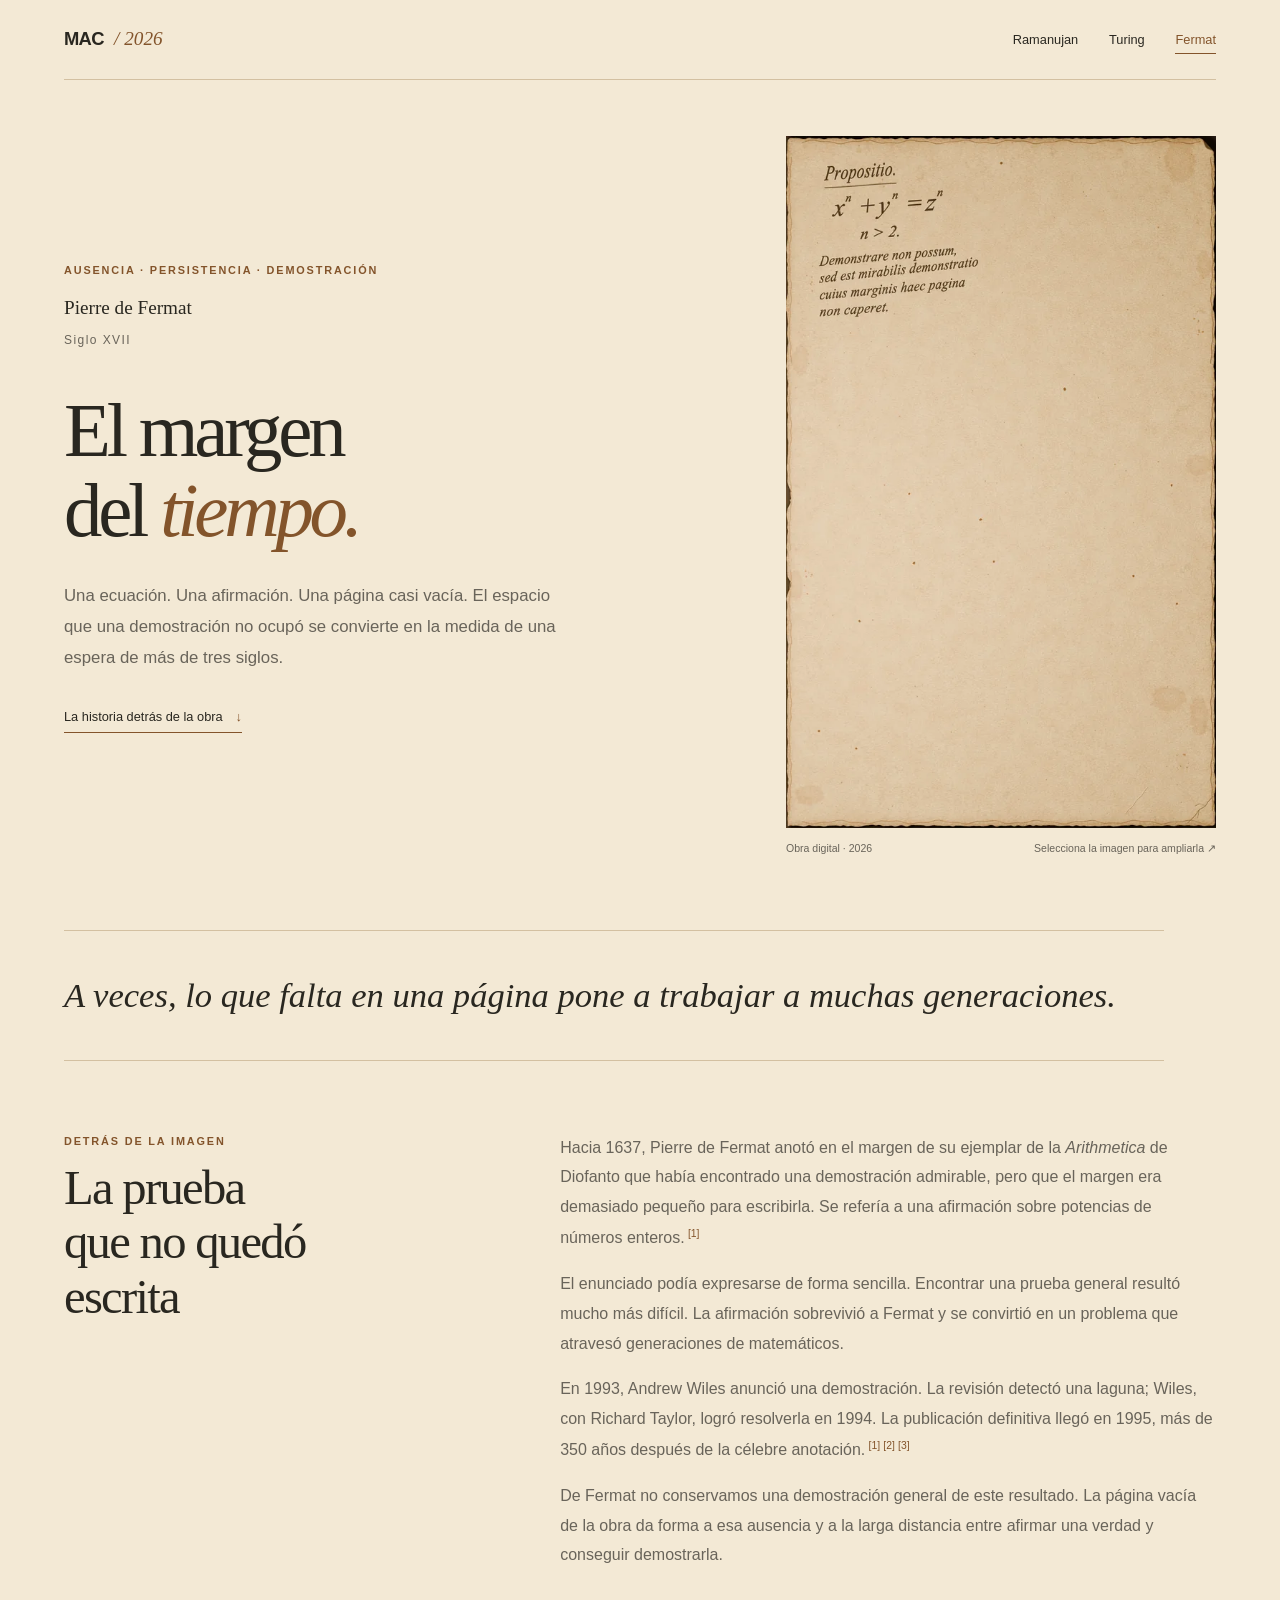
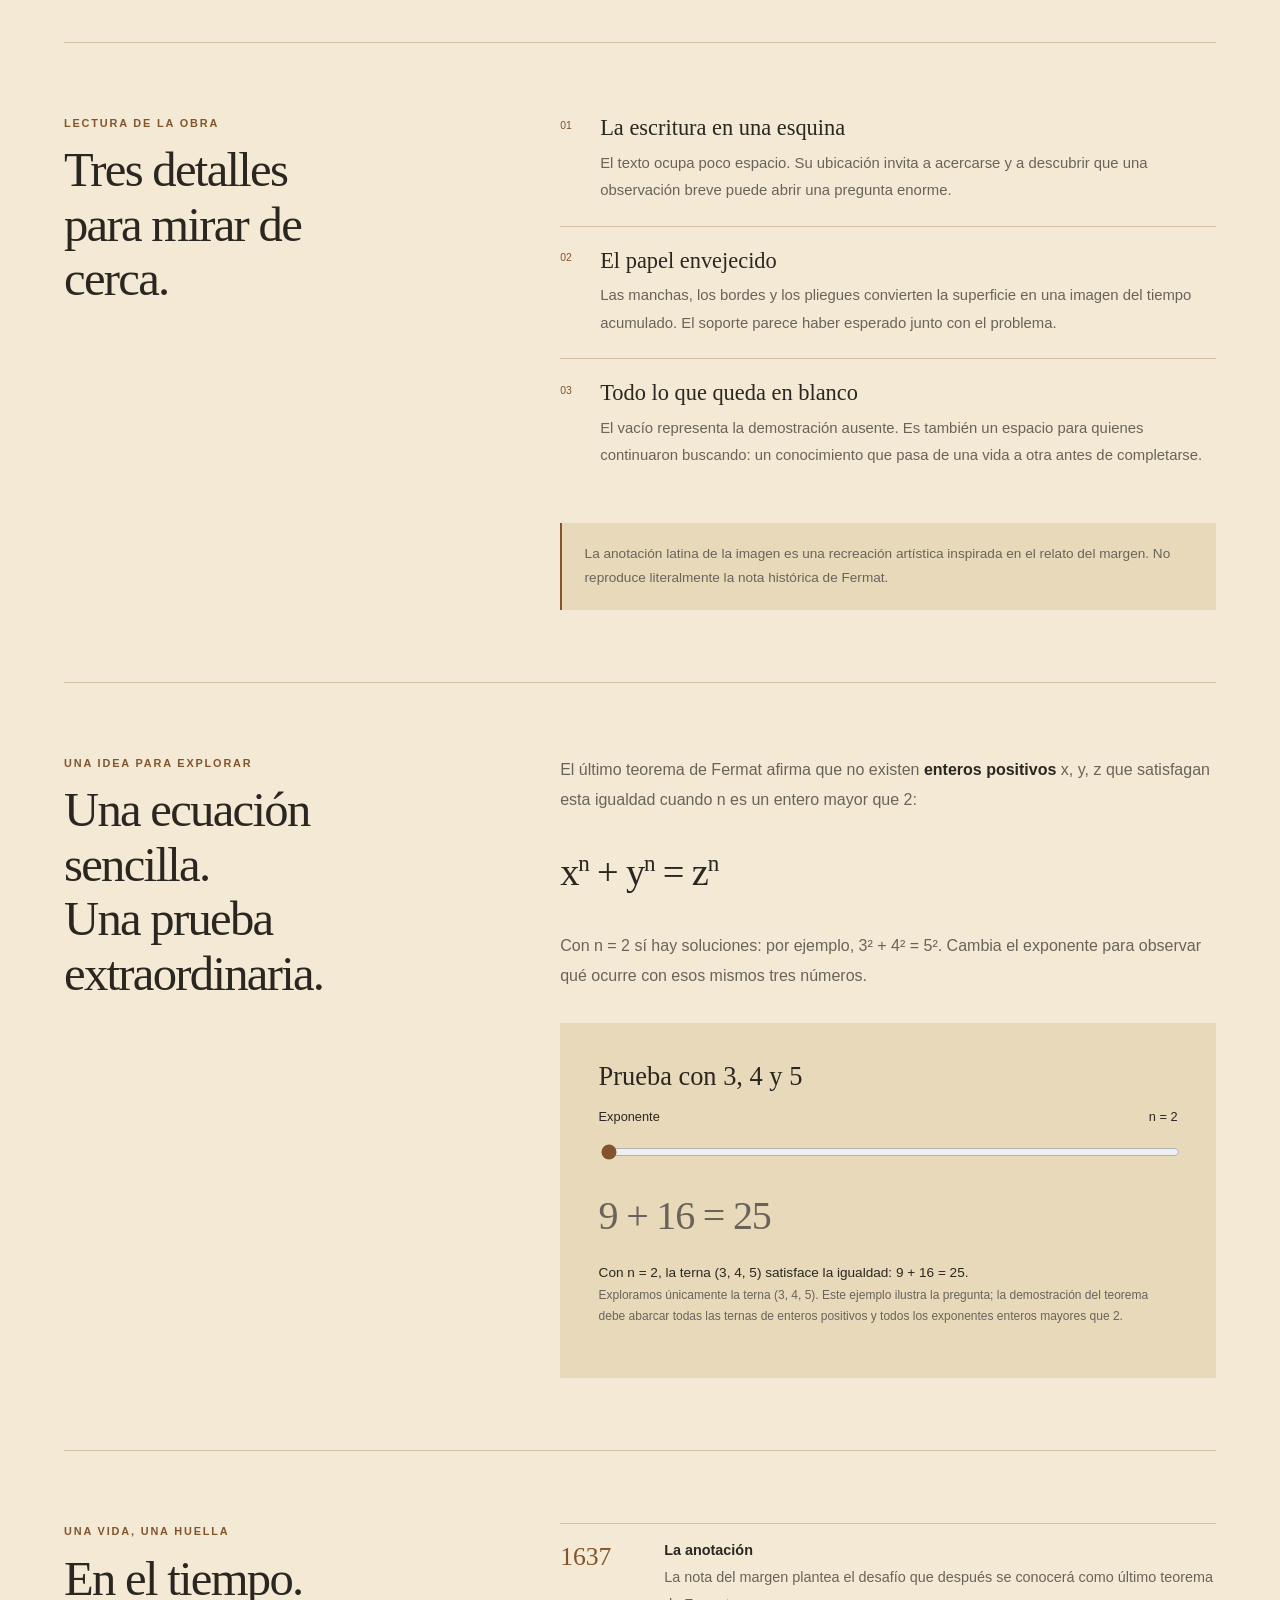
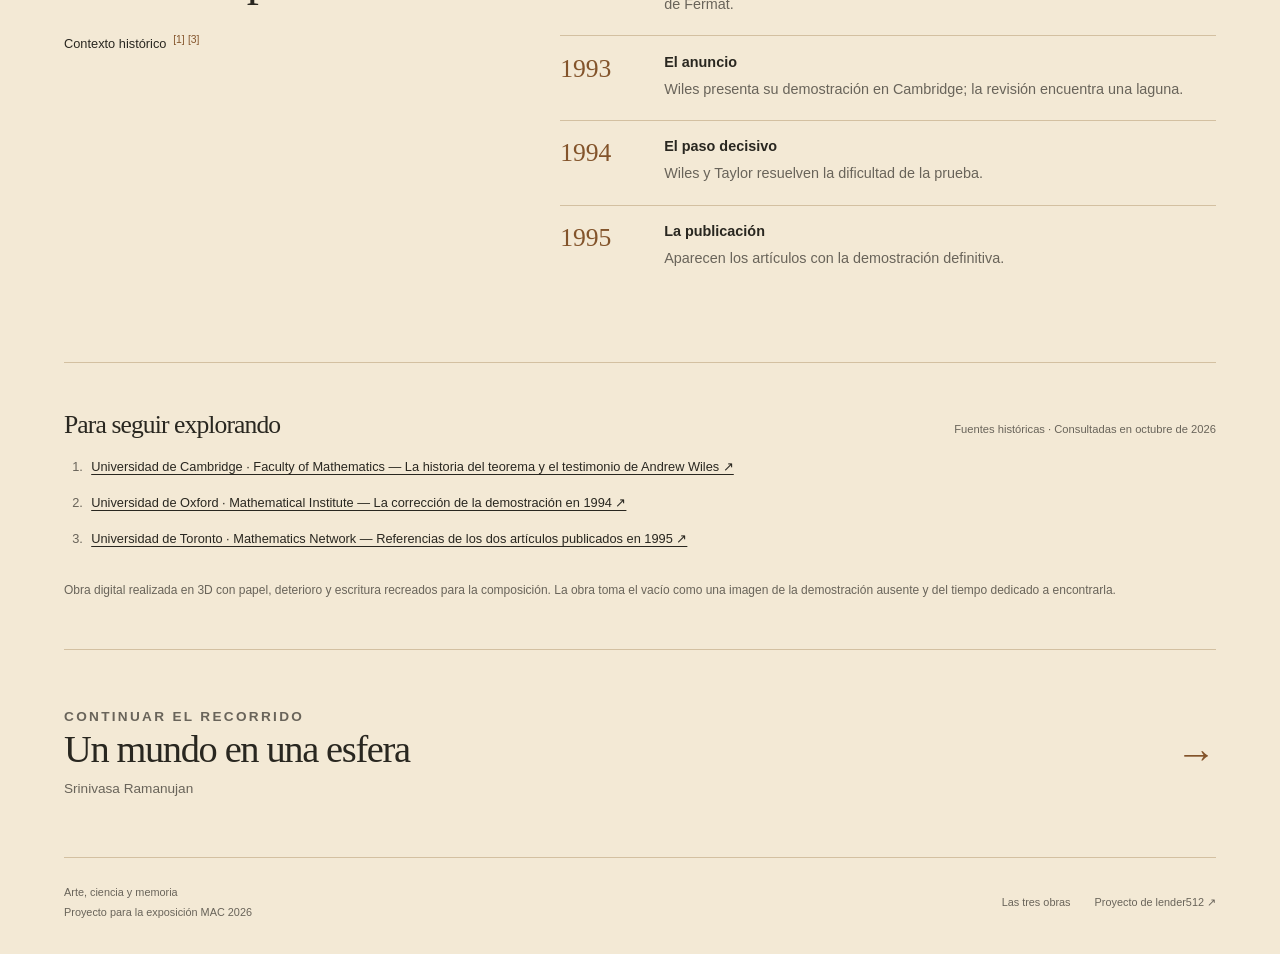
==== fermat/index.html @ 4e104d6e "Publica tres obras de MAC 2026 con contexto histórico y fuentes" ====
<!doctype html>
<html lang="es"><head>
<meta charset="utf-8"><meta name="viewport" content="width=device-width, initial-scale=1">
<title>Pierre de Fermat — El margen del tiempo · MAC 2026</title>
<meta name="description" content="Una ecuación. Una afirmación. Una página casi vacía. El espacio que una demostración no ocupó se convierte en la medida de una espera de más de tres siglos.">
<meta name="theme-color" content="#f2eee5">
<link rel="canonical" href="https://lender512.github.io/mac-2026-obras/fermat/">
<meta property="og:type" content="article">
<meta property="og:title" content="Pierre de Fermat — El margen del tiempo · MAC 2026">
<meta property="og:description" content="Una ecuación. Una afirmación. Una página casi vacía. El espacio que una demostración no ocupó se convierte en la medida de una espera de más de tres siglos.">
<meta property="og:url" content="https://lender512.github.io/mac-2026-obras/fermat/">
<meta property="og:locale" content="es_PE">
<meta property="og:image" content="https://lender512.github.io/mac-2026-obras/assets/images/fermat.webp">
<meta property="og:image:alt" content="Obra digital de la exposición MAC 2026">
<meta name="twitter:card" content="summary_large_image">
<link rel="icon" type="image/svg+xml" href="../assets/favicon.svg">
<link rel="stylesheet" href="../assets/site.css">
<script src="../assets/site.js" defer></script>
</head><body data-theme="fermat"><a class="skip" href="#contenido">Saltar al contenido</a>
<div class="shell"><header class="site-header"><a class="brand" href="../" aria-label="MAC 2026, inicio"><strong>MAC</strong><span>/ 2026</span></a><nav class="site-nav" aria-label="Las tres obras"><a href="../ramanujan/">Ramanujan</a><a href="../turing/">Turing</a><a href="../fermat/" aria-current="page">Fermat</a></nav></header></div><main id="contenido" class="shell"><section class="hero" aria-labelledby="titulo"><div class="hero-copy"><p class="eyebrow">Ausencia · Persistencia · Demostración</p><p class="person">Pierre de Fermat</p><p class="life-dates">Siglo XVII</p><h1 id="titulo">El margen<br>del <em>tiempo.</em></h1><p class="lede">Una ecuación. Una afirmación. Una página casi vacía. El espacio que una demostración no ocupó se convierte en la medida de una espera de más de tres siglos.</p><a class="text-link" href="#historia">La historia detrás de la obra <span aria-hidden="true">↓</span></a></div>
    <figure class="hero-art"><a class="artwork-link" href="../assets/images/fermat.webp" data-artwork aria-label="Ampliar la obra: El margen del tiempo"><img src="../assets/images/fermat.webp" srcset="../assets/images/fermat-600.webp 600w, ../assets/images/fermat.webp 1600w" sizes="(max-width: 640px) calc(100vw - 40px), (max-width: 900px) 43vw, 430px" width="1600" height="2574" fetchpriority="high" alt="Una hoja de papel envejecido con una ecuación y una anotación en latín en la esquina superior izquierda; casi toda la página permanece vacía."></a><figcaption><span>Obra digital · 2026</span><span>Selecciona la imagen para ampliarla ↗</span></figcaption></figure></section>
    <p class="quote-band">A veces, lo que falta en una página pone a trabajar a muchas generaciones.</p>
    <section class="reading-section" id="historia" aria-labelledby="historia-titulo"><div class="section-title"><p class="eyebrow">Detrás de la imagen</p><h2 id="historia-titulo">La prueba<br>que no quedó escrita</h2></div><div class="prose"><p>Hacia 1637, Pierre de Fermat anotó en el margen de su ejemplar de la <em>Arithmetica</em> de Diofanto que había encontrado una demostración admirable, pero que el margen era demasiado pequeño para escribirla. Se refería a una afirmación sobre potencias de números enteros.<sup><a class="source-ref" href="#fuente-1" aria-label="Consultar fuente 1">[1]</a></sup></p>
        <p>El enunciado podía expresarse de forma sencilla. Encontrar una prueba general resultó mucho más difícil. La afirmación sobrevivió a Fermat y se convirtió en un problema que atravesó generaciones de matemáticos.</p>
        <p>En 1993, Andrew Wiles anunció una demostración. La revisión detectó una laguna; Wiles, con Richard Taylor, logró resolverla en 1994. La publicación definitiva llegó en 1995, más de 350 años después de la célebre anotación.<sup><a class="source-ref" href="#fuente-1" aria-label="Consultar fuente 1">[1]</a></sup><sup><a class="source-ref" href="#fuente-2" aria-label="Consultar fuente 2">[2]</a></sup><sup><a class="source-ref" href="#fuente-3" aria-label="Consultar fuente 3">[3]</a></sup></p>
        <p>De Fermat no conservamos una demostración general de este resultado. La página vacía de la obra da forma a esa ausencia y a la larga distancia entre afirmar una verdad y conseguir demostrarla.</p></div></section>
    <section class="reading-section" aria-labelledby="simbolos-titulo"><div class="section-title"><p class="eyebrow">Lectura de la obra</p><h2 id="simbolos-titulo">Tres detalles<br>para mirar de cerca.</h2></div><div class="prose"><ol class="detail-list"><li><h3>La escritura en una esquina</h3><p>El texto ocupa poco espacio. Su ubicación invita a acercarse y a descubrir que una observación breve puede abrir una pregunta enorme.</p></li><li><h3>El papel envejecido</h3><p>Las manchas, los bordes y los pliegues convierten la superficie en una imagen del tiempo acumulado. El soporte parece haber esperado junto con el problema.</p></li><li><h3>Todo lo que queda en blanco</h3><p>El vacío representa la demostración ausente. Es también un espacio para quienes continuaron buscando: un conocimiento que pasa de una vida a otra antes de completarse.</p></li></ol><p class="aside-note">La anotación latina de la imagen es una recreación artística inspirada en el relato del margen. No reproduce literalmente la nota histórica de Fermat.</p></div></section><section class="reading-section" aria-labelledby="teorema-titulo">
          <div class="section-title"><p class="eyebrow">Una idea para explorar</p><h2 id="teorema-titulo">Una ecuación sencilla.<br>Una prueba extraordinaria.</h2></div>
          <div class="prose"><p>El último teorema de Fermat afirma que no existen <strong>enteros positivos</strong> x, y, z que satisfagan esta igualdad cuando n es un entero mayor que 2:</p>
          <div class="equation" aria-label="x elevado a n más y elevado a n es igual a z elevado a n">x<sup>n</sup> + y<sup>n</sup> = z<sup>n</sup></div>
          <p>Con n = 2 sí hay soluciones: por ejemplo, 3² + 4² = 5². Cambia el exponente para observar qué ocurre con esos mismos tres números.</p>
          <div class="experiment" data-experiment><h3>Prueba con 3, 4 y 5</h3>
            <label for="exponente"><span>Exponente</span><span data-exponent>n = 2</span></label>
            <input id="exponente" type="range" min="2" max="8" step="1" value="2" aria-describedby="experimento-nota">
            <div aria-live="polite" aria-atomic="true"><p class="equation" data-result>9 + 16 = 25</p><p data-result-note>Con n = 2, la terna (3, 4, 5) satisface la igualdad: 9 + 16 = 25.</p></div>
            <p class="experiment-note" id="experimento-nota">Exploramos únicamente la terna (3, 4, 5). Este ejemplo ilustra la pregunta; la demostración del teorema debe abarcar todas las ternas de enteros positivos y todos los exponentes enteros mayores que 2.</p>
            <noscript><p>Activa JavaScript para mover el exponente. El ejemplo inicial muestra 3² + 4² = 5².</p></noscript>
          </div></div></section><section class="reading-section" aria-labelledby="tiempo-titulo"><div class="section-title"><p class="eyebrow">Una vida, una huella</p><h2 id="tiempo-titulo">En el tiempo.</h2><p class="small-link">Contexto histórico <sup><a class="source-ref" href="#fuente-1" aria-label="Consultar fuente 1">[1]</a></sup><sup><a class="source-ref" href="#fuente-3" aria-label="Consultar fuente 3">[3]</a></sup></p></div><ol class="timeline prose"><li><time datetime="1637">1637</time><div><h3>La anotación</h3><p>La nota del margen plantea el desafío que después se conocerá como último teorema de Fermat.</p></div></li><li><time datetime="1993">1993</time><div><h3>El anuncio</h3><p>Wiles presenta su demostración en Cambridge; la revisión encuentra una laguna.</p></div></li><li><time datetime="1994">1994</time><div><h3>El paso decisivo</h3><p>Wiles y Taylor resuelven la dificultad de la prueba.</p></div></li><li><time datetime="1995">1995</time><div><h3>La publicación</h3><p>Aparecen los artículos con la demostración definitiva.</p></div></li></ol></section><section class="sources" aria-labelledby="fuentes-titulo"><div class="sources-heading"><h2 id="fuentes-titulo">Para seguir explorando</h2><p>Fuentes históricas · Consultadas en octubre de 2026</p></div><ol><li id="fuente-1"><a href="https://www.maths.cam.ac.uk/features/fermats-last-theorem-history-new-mathematics">Universidad de Cambridge · Faculty of Mathematics — La historia del teorema y el testimonio de Andrew Wiles ↗</a></li><li id="fuente-2"><a href="https://www.maths.ox.ac.uk/node/12982">Universidad de Oxford · Mathematical Institute — La corrección de la demostración en 1994 ↗</a></li><li id="fuente-3"><a href="https://www.math.toronto.edu/mathnet/plain/questionCorner/fermatstatus.html">Universidad de Toronto · Mathematics Network — Referencias de los dos artículos publicados en 1995 ↗</a></li></ol><p class="credit">Obra digital realizada en 3D con papel, deterioro y escritura recreados para la composición. La obra toma el vacío como una imagen de la demostración ausente y del tiempo dedicado a encontrarla.</p></section>
    <a class="next-piece" href="../ramanujan/"><div><p class="eyebrow">Continuar el recorrido</p><h2>Un mundo en una esfera</h2><p>Srinivasa Ramanujan</p></div><span class="arrow" aria-hidden="true">→</span></a></main>
    <dialog class="art-dialog" aria-labelledby="obra-ampliada"><button type="button" aria-label="Cerrar imagen ampliada">Cerrar ×</button><img src="../assets/images/fermat.webp" alt="Una hoja de papel envejecido con una ecuación y una anotación en latín en la esquina superior izquierda; casi toda la página permanece vacía." loading="lazy" width="1600" height="2574"><p id="obra-ampliada">El margen del tiempo · Pierre de Fermat</p></dialog><div class="shell"><footer class="site-footer"><span>Arte, ciencia y memoria<br>Proyecto para la exposición MAC 2026</span><div class="footer-links"><a href="../">Las tres obras</a><a href="https://github.com/lender512/mac-2026-obras">Proyecto de lender512 ↗</a></div></footer></div></body></html>
---- assets/site.css ----
@charset "UTF-8";

:root {
  color-scheme: light;
  --paper: #f2eee5;
  --ink: #292720;
  --muted: #69645a;
  --line: #d4cdbf;
  --accent: #826027;
  --surface: #e7dfd0;
  --serif: Georgia, "Times New Roman", serif;
  --sans: -apple-system, BlinkMacSystemFont, "Segoe UI", sans-serif;
}

* { box-sizing: border-box; }
html { scroll-behavior: smooth; scroll-padding-top: 2rem; }
body { margin: 0; background: var(--paper); color: var(--ink); font-family: var(--sans); -webkit-font-smoothing: antialiased; }
body[data-theme="turing"] { color-scheme: dark; --paper: #111313; --ink: #f1eee5; --muted: #b3b3a8; --line: #3b3e3a; --accent: #eea38b; --surface: #1c201e; }
body[data-theme="fermat"] { --paper: #f3e9d5; --surface: #e8d9ba; --accent: #83542b; --line: #d3c0a1; }
a { color: inherit; text-underline-offset: .25em; }
a:hover { color: var(--accent); }
a, button, input, summary { -webkit-tap-highlight-color: transparent; }
:focus-visible { outline: 3px solid var(--accent); outline-offset: 5px; }
img { display: block; max-width: 100%; height: auto; }
button, input { font: inherit; }
button { cursor: pointer; }
::selection { background: var(--accent); color: var(--paper); }
.shell { max-width: 1440px; padding-inline: clamp(1.25rem, 5vw, 5.5rem); margin-inline: auto; }
.skip { position: fixed; top: -10rem; left: 1rem; z-index: 100; padding: .8rem 1.2rem; background: var(--ink); color: var(--paper); }
.skip:focus { top: 1rem; }
.site-header { display: flex; justify-content: space-between; align-items: center; gap: 2rem; padding-block: 1.6rem; border-bottom: 1px solid var(--line); }
.brand { text-decoration: none; display: flex; align-items: baseline; gap: .65rem; white-space: nowrap; }
.brand strong { font-size: 1.15rem; letter-spacing: -.04em; }
.brand span { font-family: var(--serif); font-size: 1.2rem; font-style: italic; color: var(--accent); }
.site-nav { display: flex; gap: clamp(.9rem, 2.4vw, 2.4rem); flex-wrap: wrap; }
.site-nav a { font-size: .8rem; text-decoration: none; padding-block: .4rem; }
.site-nav a[aria-current="page"] { box-shadow: 0 1px 0 var(--accent); color: var(--accent); }
.eyebrow { font-size: .68rem; font-weight: 600; letter-spacing: .17em; text-transform: uppercase; color: var(--accent); line-height: 1.6; }
h1, h2, h3, p { margin-top: 0; }
h1, h2, h3 { font-family: var(--serif); font-weight: 400; }
h1 { font-size: clamp(3.3rem, 6vw, 6.4rem); line-height: 1.04; letter-spacing: -.055em; text-wrap: balance; margin-bottom: 1.8rem; }
h1 em { font-weight: 400; color: var(--accent); }
h2 { font-size: clamp(2rem, 3.8vw, 3.4rem); line-height: 1.12; letter-spacing: -.035em; text-wrap: balance; margin-bottom: 1.5rem; }
h3 { font-size: 1.65rem; line-height: 1.2; }
p { font-size: 1rem; line-height: 1.85; }
.home-intro { padding-top: clamp(3rem, 8vw, 7rem); padding-bottom: 3.5rem; display: grid; grid-template-columns: 1.7fr 1fr; gap: 5rem; align-items: end; }
.home-intro h1 { max-width: 850px; margin-bottom: 0; }
.home-intro .intro-note { max-width: 340px; padding-bottom: .3rem; color: var(--muted); }
.intro-note p { font-size: .95rem; }
.small-link { font-size: .8rem; }
.gallery-heading { display: flex; justify-content: space-between; align-items: center; gap: 1rem; border-top: 1px solid var(--line); padding-block: 1rem; }
.gallery-heading p { margin: 0; font-size: .7rem; color: var(--muted); }
.gallery { display: grid; grid-template-columns: repeat(3, minmax(0, 1fr)); gap: clamp(1rem, 3vw, 3rem); }
.gallery-piece { padding-bottom: 2.5rem; text-decoration: none; }
.gallery-image { overflow: hidden; background: var(--surface); aspect-ratio: 6791 / 10925; }
.gallery-image img { width: 100%; height: 100%; object-fit: contain; transition: transform .65s ease; }
.gallery-piece:hover img { transform: scale(1.025); }
.gallery-meta { display: flex; justify-content: space-between; align-items: center; margin-block: 1.2rem .6rem; }
.gallery-meta .arrow { font-size: 1.35rem; color: var(--accent); }
.gallery-piece h2 { font-size: clamp(1.5rem, 2vw, 2.05rem); margin-bottom: .5rem; }
.gallery-piece .artist { font-size: .85rem; color: var(--muted); margin-bottom: 0; }
.home-ending { display: grid; grid-template-columns: 1fr 1fr; gap: 4rem; padding-block: 4rem; border-top: 1px solid var(--line); margin-top: 2rem; }
.home-ending p { color: var(--muted); max-width: 560px; }
.hero { display: grid; grid-template-columns: 1fr .92fr; align-items: center; gap: clamp(2rem, 6vw, 6.5rem); padding-block: 3.5rem 4.5rem; }
.hero-copy { padding-block: 1rem; }
.person { font-size: clamp(1rem, 1.5vw, 1.25rem); font-family: var(--serif); margin-bottom: .25rem; }
.life-dates { font-size: .75rem; color: var(--muted); margin-bottom: 2.5rem; letter-spacing: .12em; }
.lede { color: var(--muted); font-size: 1.05rem; max-width: 500px; margin-bottom: 2.1rem; }
.text-link { display: inline-flex; align-items: center; gap: .8rem; font-size: .8rem; text-decoration: none; border-bottom: 1px solid var(--accent); padding-bottom: .5rem; }
.text-link span { color: var(--accent); }
.hero-art { margin: 0; justify-self: end; width: 100%; max-width: 430px; }
.artwork-link { display: block; background: #11100c; cursor: zoom-in; }
.artwork-link img { width: 100%; }
figcaption { display: flex; justify-content: space-between; gap: 1rem; padding-top: .8rem; color: var(--muted); font-size: .66rem; line-height: 1.7; }
.quote-band { margin: 0; padding-block: 2.5rem; border-top: 1px solid var(--line); border-bottom: 1px solid var(--line); font-family: var(--serif); font-size: clamp(1.55rem, 2.7vw, 2.5rem); font-style: italic; line-height: 1.4; max-width: 1100px; }
.reading-section { display: grid; grid-template-columns: .62fr 1fr; gap: clamp(2rem, 7vw, 8rem); padding-block: 4.5rem; border-bottom: 1px solid var(--line); }
.section-title { max-width: 350px; }
.prose { max-width: 680px; }
.prose p:last-child { margin-bottom: 0; }
.prose p { color: var(--muted); }
.prose strong { color: var(--ink); font-weight: 600; }
.source-ref { font-size: .65rem; margin-left: .2rem; color: var(--accent); text-decoration: none; }
.detail-list { padding: 0; margin: 0; list-style: none; counter-reset: detail; }
.detail-list li { padding-block: 1.3rem; border-top: 1px solid var(--line); position: relative; padding-left: 2.5rem; counter-increment: detail; }
.detail-list li:first-child { padding-top: 0; border-top: 0; }
.detail-list li::before { content: "0" counter(detail); font-size: .65rem; position: absolute; left: 0; top: 1.6rem; color: var(--accent); }
.detail-list li:first-child::before { top: .3rem; }
.detail-list h3 { font-size: 1.4rem; margin-bottom: .5rem; }
.detail-list p { font-size: .93rem; line-height: 1.85; }
.aside-note { font-size: .85rem !important; line-height: 1.8; padding: 1.2rem 1.4rem; border-left: 2px solid var(--accent); background: var(--surface); margin-top: 2rem; }
.timeline { padding: 0; margin: 0; list-style: none; }
.timeline li { display: grid; grid-template-columns: 80px 1fr; gap: 1.5rem; border-top: 1px solid var(--line); padding-block: 1.1rem; }
.timeline time { font-family: var(--serif); font-size: 1.6rem; color: var(--accent); }
.timeline p { font-size: .9rem; margin-bottom: 0; }
.timeline h3 { font-family: var(--sans); font-size: .9rem; font-weight: 600; margin-bottom: .3rem; }
.sources { padding-block: 3rem; border-bottom: 1px solid var(--line); }
.sources-heading { display: flex; justify-content: space-between; align-items: baseline; gap: 1rem; margin-bottom: 1rem; }
.sources-heading h2 { font-size: 1.6rem; margin-bottom: 0; }
.sources-heading p { font-size: .7rem; color: var(--muted); margin-bottom: 0; }
.sources ol { padding-left: 1.4rem; margin-bottom: 0; display: grid; gap: .8rem; }
.sources li { font-size: .8rem; line-height: 1.8; color: var(--muted); padding-left: .3rem; }
.sources a { color: var(--ink); }
.sources .credit { font-size: .75rem; color: var(--muted); margin: 1.8rem 0 0; }
.next-piece { padding-block: 3.5rem; display: flex; justify-content: space-between; gap: 2rem; align-items: center; text-decoration: none; }
.next-piece h2 { font-size: clamp(2rem, 3vw, 3rem); margin-bottom: .3rem; }
.next-piece p { margin: 0; font-size: .85rem; color: var(--muted); }
.next-piece .arrow { font-size: 2.5rem; font-family: var(--serif); color: var(--accent); }
.site-footer { padding-block: 1.6rem 2rem; display: flex; justify-content: space-between; align-items: center; gap: 1.5rem; border-top: 1px solid var(--line); color: var(--muted); font-size: .68rem; line-height: 1.8; }
.site-footer a { text-decoration: none; }
.site-footer .footer-links { display: flex; gap: 1.5rem; }
.equation { font-family: var(--serif); font-size: clamp(1.7rem, 3vw, 2.5rem); line-height: 1.8; color: var(--ink); letter-spacing: -.03em; margin-block: 1.5rem; }
.equation sup { font-size: .6em; }
.experiment { padding: clamp(1.2rem, 3vw, 2.5rem); background: var(--surface); margin-top: 2rem; }
.experiment h3 { margin-bottom: 1rem; }
.experiment label { display: flex; justify-content: space-between; gap: 1rem; font-size: .8rem; }
.experiment input { display: block; width: 100%; margin-block: 1.25rem; accent-color: var(--accent); }
.experiment .equation { font-size: clamp(1.5rem, 3.5vw, 2.5rem); margin-block: .5rem; font-variant-numeric: tabular-nums; }
.experiment .experiment-note { font-size: .75rem; line-height: 1.8; }
.experiment [data-result-note] { font-size: .85rem; color: var(--ink); margin-bottom: .8rem; }
.art-dialog { background: #111; color: #eee; border: 1px solid #555; padding: 3.5rem 1rem 1rem; max-width: min(95vw, 1100px); max-height: 94dvh; }
.art-dialog::backdrop { background: #000d; backdrop-filter: blur(5px); }
.art-dialog img { margin-inline: auto; max-height: calc(94dvh - 8rem); width: auto; object-fit: contain; }
.art-dialog p { margin: 1rem 0 0; font-size: .75rem; text-align: center; }
.art-dialog button { position: absolute; top: .8rem; right: 1rem; border: 1px solid #777; color: #eee; background: #222; padding: .5rem .8rem; font-size: .75rem; }

@media (min-width: 1600px) { .hero-art { max-width: 480px; } }
@media (max-width: 900px) {
  .home-intro { grid-template-columns: 1fr; gap: 1.8rem; padding-top: 3.5rem; }
  .home-intro .intro-note { max-width: 560px; }
  .hero { gap: 2rem; grid-template-columns: 1fr 1fr; }
  .hero h1 { font-size: clamp(2.6rem, 5.7vw, 4.2rem); }
  .reading-section { grid-template-columns: .65fr 1fr; gap: 2rem; }
  .home-ending { gap: 2rem; }
}
@media (max-width: 640px) {
  .site-header { align-items: flex-start; gap: 1rem; flex-wrap: wrap; padding-block: 1rem; }
  .site-nav { width: 100%; justify-content: space-between; gap: .8rem; }
  .site-nav a { font-size: .78rem; }
  .home-intro { padding-block: 2.5rem 2rem; }
  h1 { font-size: 3.35rem; }
  .gallery { grid-template-columns: 1fr; gap: 1rem; }
  .gallery-piece { padding-bottom: 1.5rem; }
  .gallery-piece h2 { font-size: 2rem; }
  .gallery-heading p:last-child { display: none; }
  .home-ending { grid-template-columns: 1fr; gap: .7rem; padding-block: 2.5rem; }
  .hero { grid-template-columns: 1fr; gap: 1.8rem; padding-block: 2.3rem 2.5rem; }
  .hero h1 { font-size: clamp(3rem, 12vw, 4.5rem); }
  .hero-copy { padding: 0; }
  .life-dates { margin-bottom: 1.4rem; }
  .lede { margin-bottom: 1.4rem; }
  .hero-art { max-width: 100%; }
  .quote-band { padding-block: 1.8rem; font-size: 1.6rem; }
  .reading-section { grid-template-columns: 1fr; padding-block: 2.6rem; gap: .5rem; }
  .section-title { max-width: 100%; }
  .section-title h2 { font-size: 2.2rem; margin-bottom: 1.5rem; }
  .timeline li { grid-template-columns: 65px 1fr; gap: 1rem; }
  .sources { padding-block: 2.3rem; }
  .sources-heading { display: block; }
  .sources-heading h2 { margin-bottom: .7rem; }
  .next-piece { padding-block: 2.5rem; }
  .site-footer { align-items: flex-start; flex-direction: column; gap: .7rem; }
}
@media (prefers-reduced-motion: reduce) {
  html { scroll-behavior: auto; }
  *, *::before, *::after { transition: none !important; animation: none !important; }
}
@media print {
  :root, body[data-theme] { --paper: white; --ink: black; --muted: #444; --accent: #444; --line: #aaa; --surface: #eee; }
  .site-header, .text-link, .next-piece, .experiment input, .site-footer, dialog { display: none; }
  .shell { padding: 0; }
  .hero { padding-block: 1rem; grid-template-columns: 1fr 1fr; }
  h1 { font-size: 3rem; }
  .reading-section { display: block; padding-block: 1rem; }
  .hero-art { max-width: 220px; }
  .sources a { overflow-wrap: anywhere; }
}
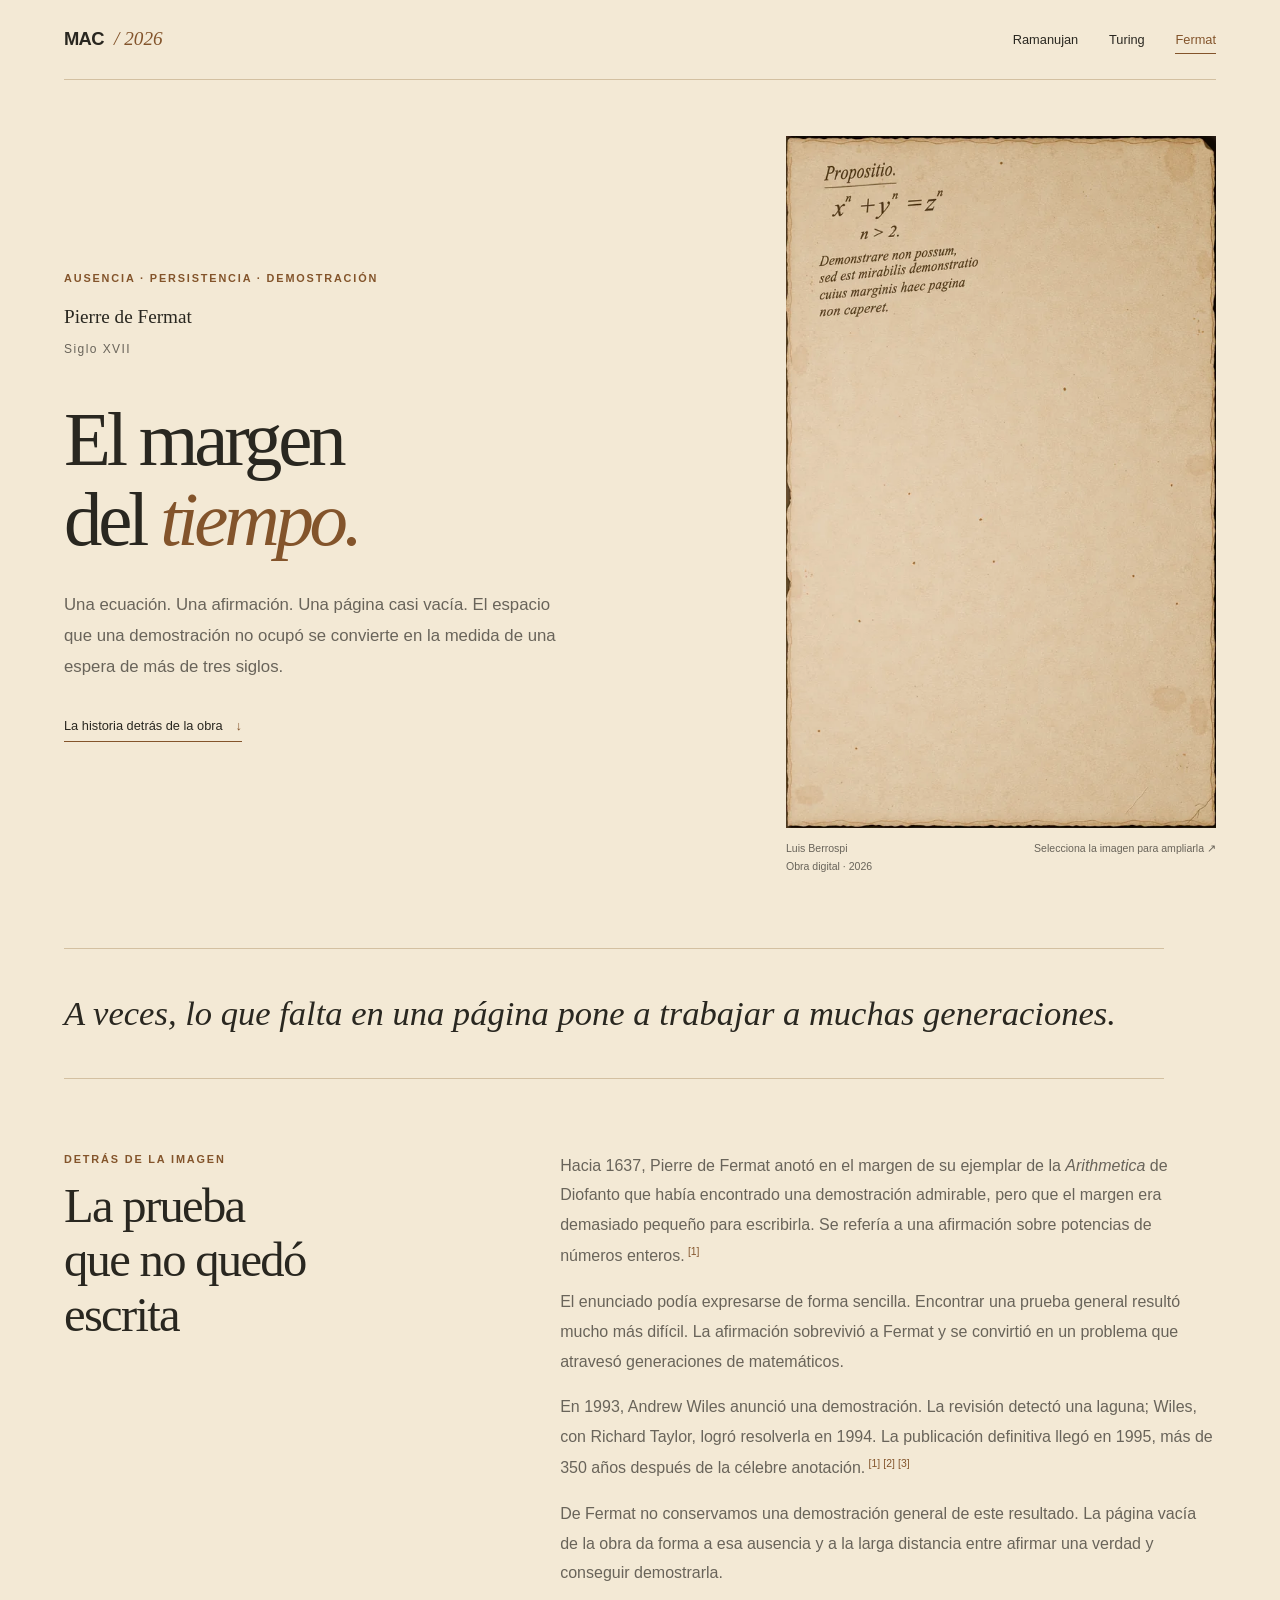
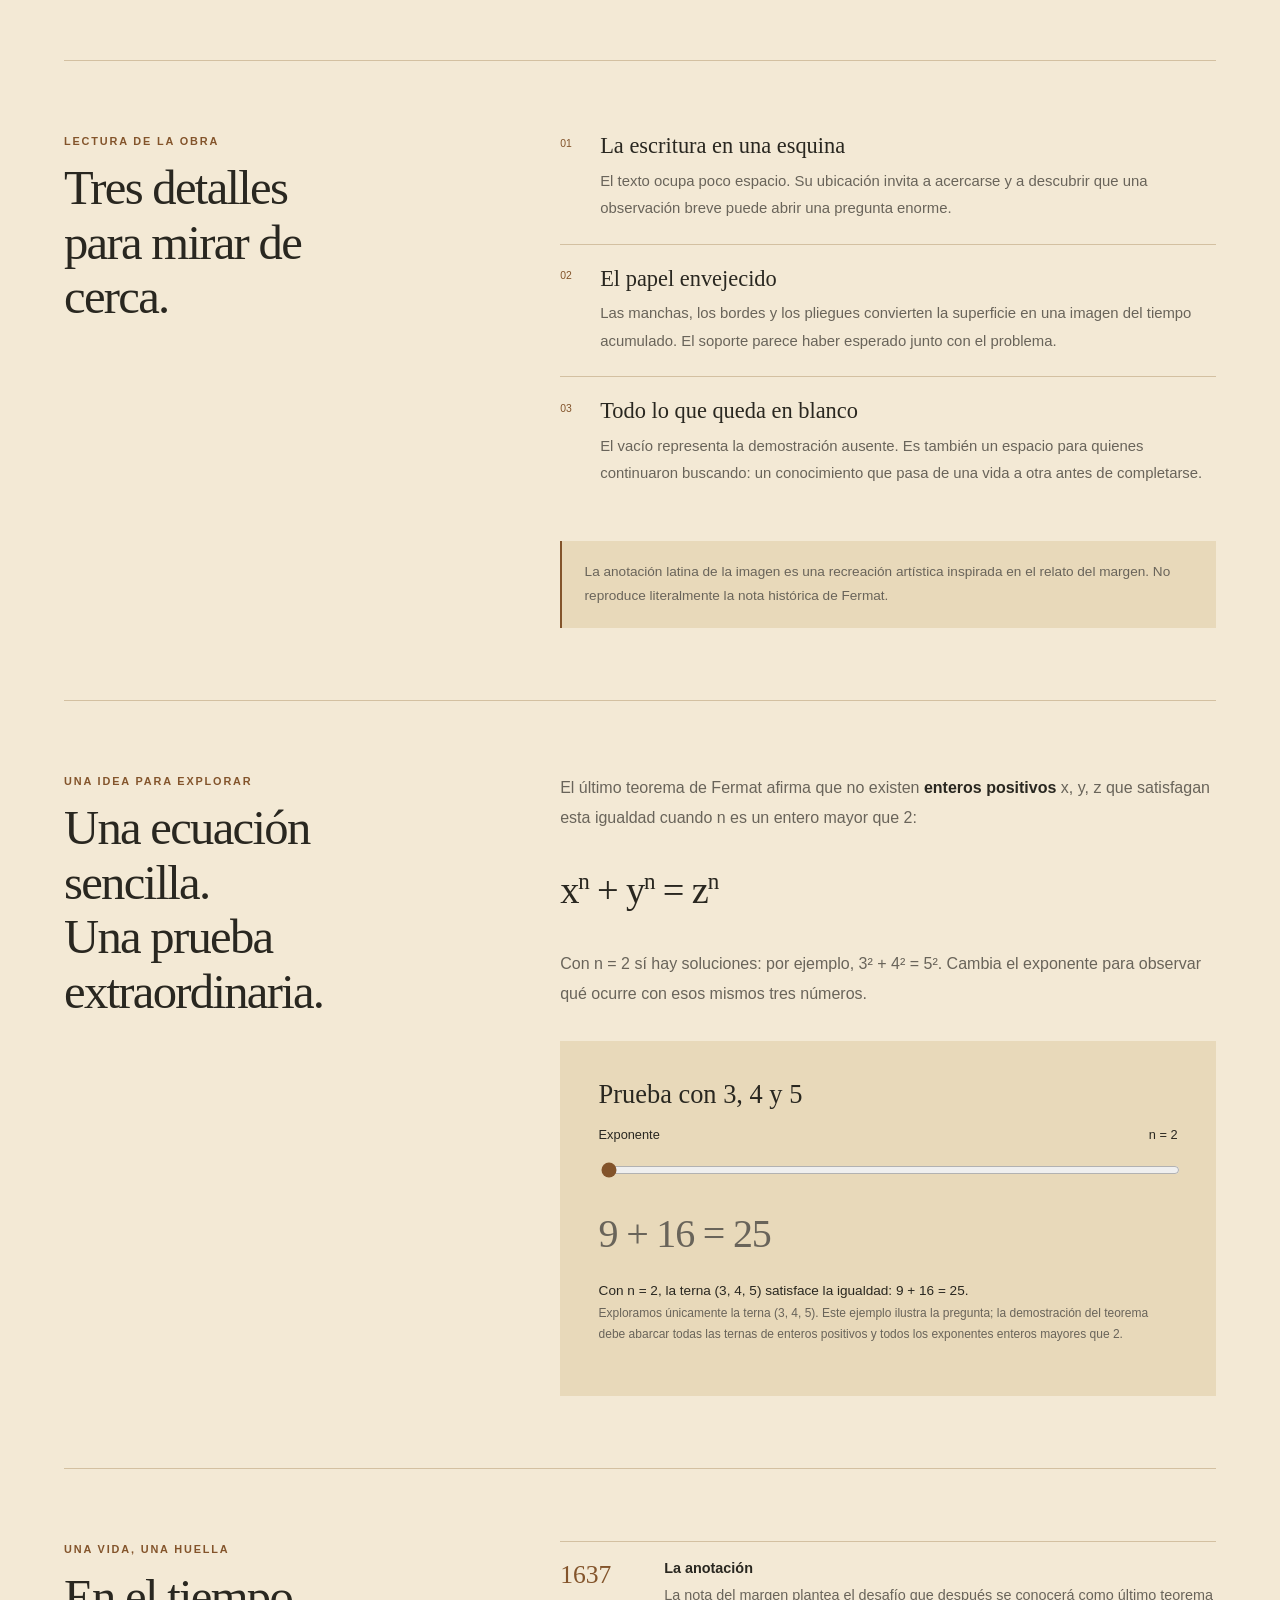
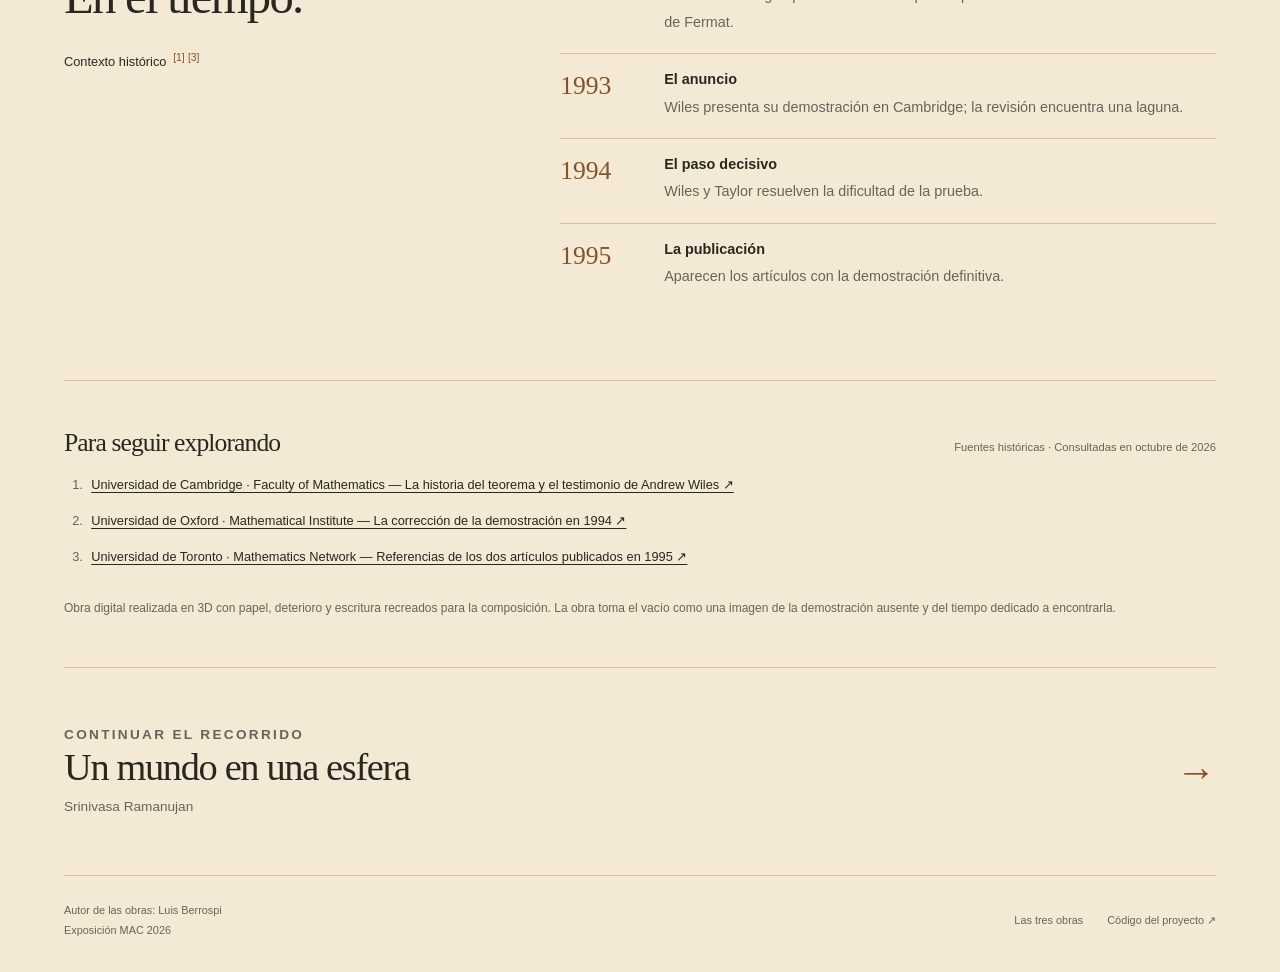
==== commit e72bfb17: "Acredita a Luis Berrospi como autor de las tres obras" ====
--- a/fermat/index.html
+++ b/fermat/index.html
@@ -1,6 +1,7 @@
 <!doctype html>
 <html lang="es"><head>
 <meta charset="utf-8"><meta name="viewport" content="width=device-width, initial-scale=1">
+<meta name="author" content="Luis Berrospi">
 <title>Pierre de Fermat — El margen del tiempo · MAC 2026</title>
 <meta name="description" content="Una ecuación. Una afirmación. Una página casi vacía. El espacio que una demostración no ocupó se convierte en la medida de una espera de más de tres siglos.">
 <meta name="theme-color" content="#f2eee5">
@@ -18,7 +19,7 @@
 <script src="../assets/site.js" defer></script>
 </head><body data-theme="fermat"><a class="skip" href="#contenido">Saltar al contenido</a>
 <div class="shell"><header class="site-header"><a class="brand" href="../" aria-label="MAC 2026, inicio"><strong>MAC</strong><span>/ 2026</span></a><nav class="site-nav" aria-label="Las tres obras"><a href="../ramanujan/">Ramanujan</a><a href="../turing/">Turing</a><a href="../fermat/" aria-current="page">Fermat</a></nav></header></div><main id="contenido" class="shell"><section class="hero" aria-labelledby="titulo"><div class="hero-copy"><p class="eyebrow">Ausencia · Persistencia · Demostración</p><p class="person">Pierre de Fermat</p><p class="life-dates">Siglo XVII</p><h1 id="titulo">El margen<br>del <em>tiempo.</em></h1><p class="lede">Una ecuación. Una afirmación. Una página casi vacía. El espacio que una demostración no ocupó se convierte en la medida de una espera de más de tres siglos.</p><a class="text-link" href="#historia">La historia detrás de la obra <span aria-hidden="true">↓</span></a></div>
-    <figure class="hero-art"><a class="artwork-link" href="../assets/images/fermat.webp" data-artwork aria-label="Ampliar la obra: El margen del tiempo"><img src="../assets/images/fermat.webp" srcset="../assets/images/fermat-600.webp 600w, ../assets/images/fermat.webp 1600w" sizes="(max-width: 640px) calc(100vw - 40px), (max-width: 900px) 43vw, 430px" width="1600" height="2574" fetchpriority="high" alt="Una hoja de papel envejecido con una ecuación y una anotación en latín en la esquina superior izquierda; casi toda la página permanece vacía."></a><figcaption><span>Obra digital · 2026</span><span>Selecciona la imagen para ampliarla ↗</span></figcaption></figure></section>
+    <figure class="hero-art"><a class="artwork-link" href="../assets/images/fermat.webp" data-artwork aria-label="Ampliar la obra: El margen del tiempo"><img src="../assets/images/fermat.webp" srcset="../assets/images/fermat-600.webp 600w, ../assets/images/fermat.webp 1600w" sizes="(max-width: 640px) calc(100vw - 40px), (max-width: 900px) 43vw, 430px" width="1600" height="2574" fetchpriority="high" alt="Una hoja de papel envejecido con una ecuación y una anotación en latín en la esquina superior izquierda; casi toda la página permanece vacía."></a><figcaption><span>Luis Berrospi<br>Obra digital · 2026</span><span>Selecciona la imagen para ampliarla ↗</span></figcaption></figure></section>
     <p class="quote-band">A veces, lo que falta en una página pone a trabajar a muchas generaciones.</p>
     <section class="reading-section" id="historia" aria-labelledby="historia-titulo"><div class="section-title"><p class="eyebrow">Detrás de la imagen</p><h2 id="historia-titulo">La prueba<br>que no quedó escrita</h2></div><div class="prose"><p>Hacia 1637, Pierre de Fermat anotó en el margen de su ejemplar de la <em>Arithmetica</em> de Diofanto que había encontrado una demostración admirable, pero que el margen era demasiado pequeño para escribirla. Se refería a una afirmación sobre potencias de números enteros.<sup><a class="source-ref" href="#fuente-1" aria-label="Consultar fuente 1">[1]</a></sup></p>
         <p>El enunciado podía expresarse de forma sencilla. Encontrar una prueba general resultó mucho más difícil. La afirmación sobrevivió a Fermat y se convirtió en un problema que atravesó generaciones de matemáticos.</p>
@@ -37,4 +38,4 @@
             <noscript><p>Activa JavaScript para mover el exponente. El ejemplo inicial muestra 3² + 4² = 5².</p></noscript>
           </div></div></section><section class="reading-section" aria-labelledby="tiempo-titulo"><div class="section-title"><p class="eyebrow">Una vida, una huella</p><h2 id="tiempo-titulo">En el tiempo.</h2><p class="small-link">Contexto histórico <sup><a class="source-ref" href="#fuente-1" aria-label="Consultar fuente 1">[1]</a></sup><sup><a class="source-ref" href="#fuente-3" aria-label="Consultar fuente 3">[3]</a></sup></p></div><ol class="timeline prose"><li><time datetime="1637">1637</time><div><h3>La anotación</h3><p>La nota del margen plantea el desafío que después se conocerá como último teorema de Fermat.</p></div></li><li><time datetime="1993">1993</time><div><h3>El anuncio</h3><p>Wiles presenta su demostración en Cambridge; la revisión encuentra una laguna.</p></div></li><li><time datetime="1994">1994</time><div><h3>El paso decisivo</h3><p>Wiles y Taylor resuelven la dificultad de la prueba.</p></div></li><li><time datetime="1995">1995</time><div><h3>La publicación</h3><p>Aparecen los artículos con la demostración definitiva.</p></div></li></ol></section><section class="sources" aria-labelledby="fuentes-titulo"><div class="sources-heading"><h2 id="fuentes-titulo">Para seguir explorando</h2><p>Fuentes históricas · Consultadas en octubre de 2026</p></div><ol><li id="fuente-1"><a href="https://www.maths.cam.ac.uk/features/fermats-last-theorem-history-new-mathematics">Universidad de Cambridge · Faculty of Mathematics — La historia del teorema y el testimonio de Andrew Wiles ↗</a></li><li id="fuente-2"><a href="https://www.maths.ox.ac.uk/node/12982">Universidad de Oxford · Mathematical Institute — La corrección de la demostración en 1994 ↗</a></li><li id="fuente-3"><a href="https://www.math.toronto.edu/mathnet/plain/questionCorner/fermatstatus.html">Universidad de Toronto · Mathematics Network — Referencias de los dos artículos publicados en 1995 ↗</a></li></ol><p class="credit">Obra digital realizada en 3D con papel, deterioro y escritura recreados para la composición. La obra toma el vacío como una imagen de la demostración ausente y del tiempo dedicado a encontrarla.</p></section>
     <a class="next-piece" href="../ramanujan/"><div><p class="eyebrow">Continuar el recorrido</p><h2>Un mundo en una esfera</h2><p>Srinivasa Ramanujan</p></div><span class="arrow" aria-hidden="true">→</span></a></main>
-    <dialog class="art-dialog" aria-labelledby="obra-ampliada"><button type="button" aria-label="Cerrar imagen ampliada">Cerrar ×</button><img src="../assets/images/fermat.webp" alt="Una hoja de papel envejecido con una ecuación y una anotación en latín en la esquina superior izquierda; casi toda la página permanece vacía." loading="lazy" width="1600" height="2574"><p id="obra-ampliada">El margen del tiempo · Pierre de Fermat</p></dialog><div class="shell"><footer class="site-footer"><span>Arte, ciencia y memoria<br>Proyecto para la exposición MAC 2026</span><div class="footer-links"><a href="../">Las tres obras</a><a href="https://github.com/lender512/mac-2026-obras">Proyecto de lender512 ↗</a></div></footer></div></body></html>
+    <dialog class="art-dialog" aria-labelledby="obra-ampliada"><button type="button" aria-label="Cerrar imagen ampliada">Cerrar ×</button><img src="../assets/images/fermat.webp" alt="Una hoja de papel envejecido con una ecuación y una anotación en latín en la esquina superior izquierda; casi toda la página permanece vacía." loading="lazy" width="1600" height="2574"><p id="obra-ampliada">El margen del tiempo · Pierre de Fermat</p></dialog><div class="shell"><footer class="site-footer"><span>Autor de las obras: Luis Berrospi<br>Exposición MAC 2026</span><div class="footer-links"><a href="../">Las tres obras</a><a href="https://github.com/lender512/mac-2026-obras">Código del proyecto ↗</a></div></footer></div></body></html>
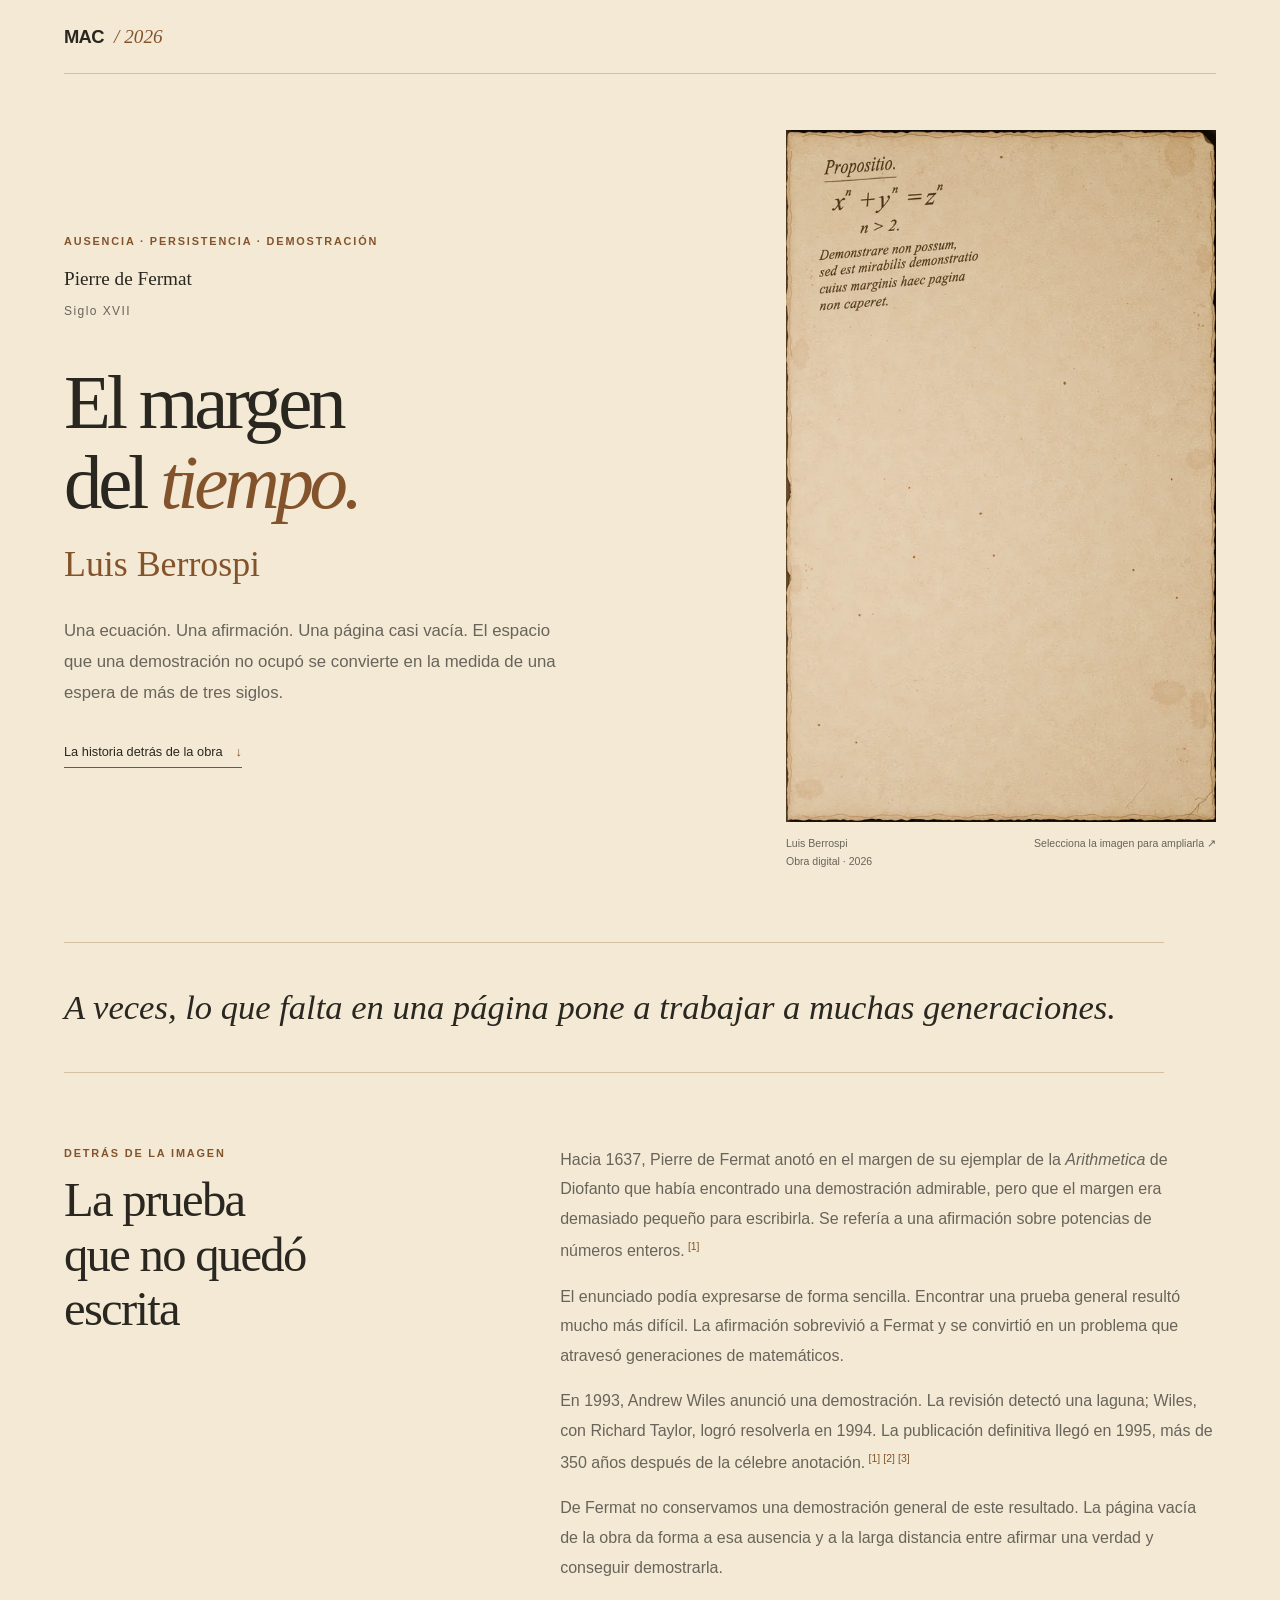
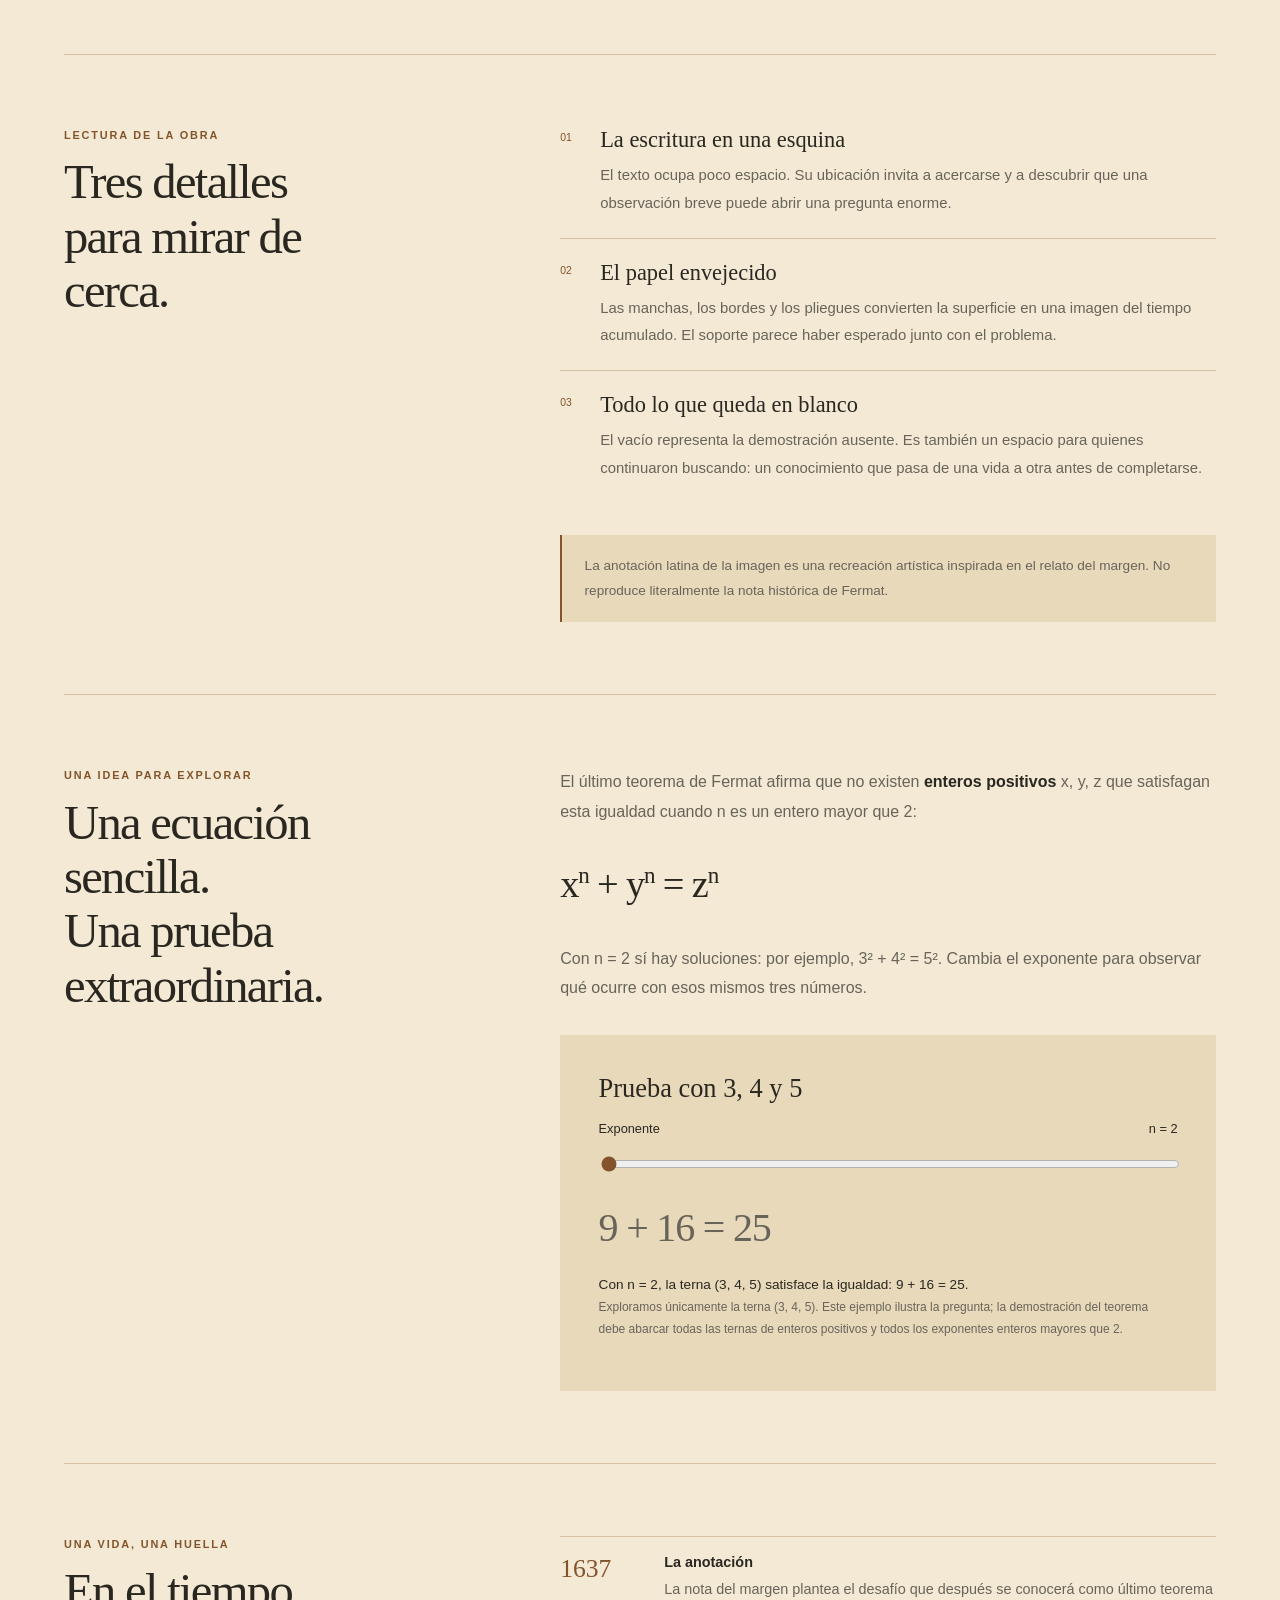
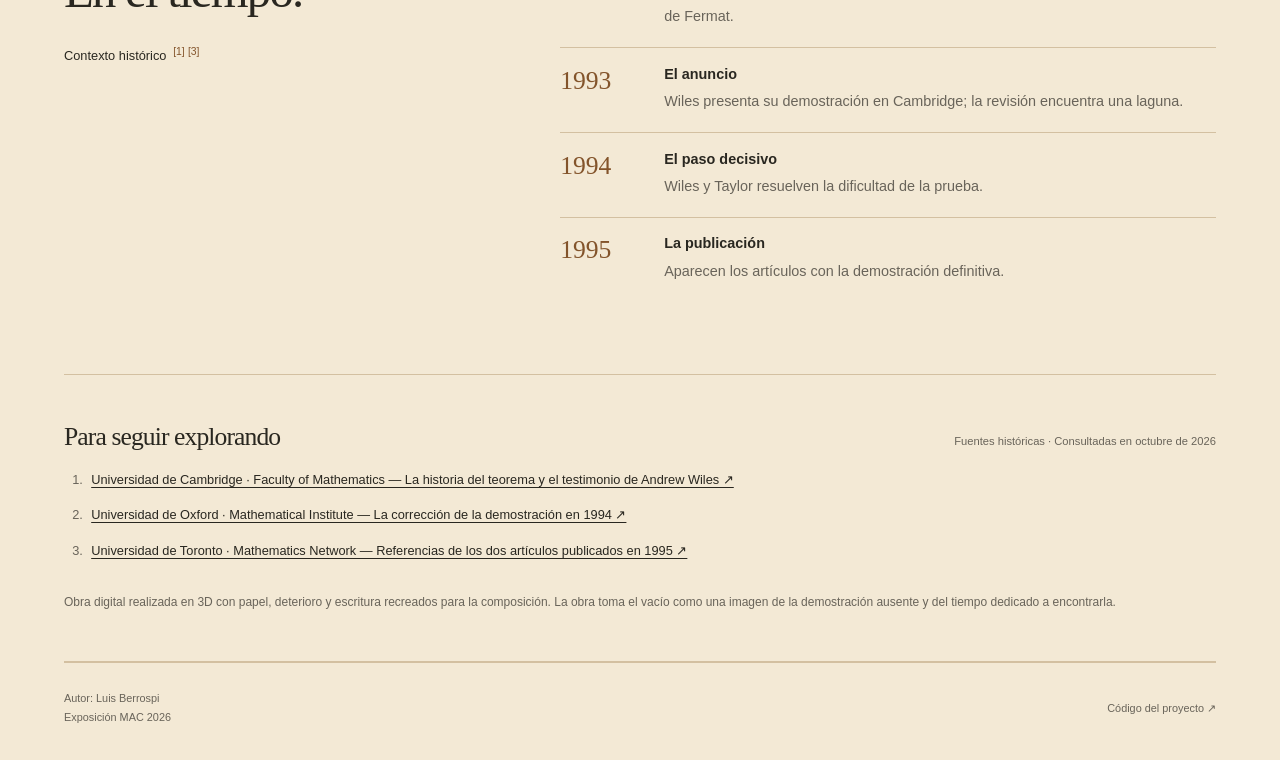
==== commit cc2440fa: "Presenta cada obra de forma independiente y destaca al autor bajo el título" ====
--- a/fermat/index.html
+++ b/fermat/index.html
@@ -18,7 +18,7 @@
 <link rel="stylesheet" href="../assets/site.css">
 <script src="../assets/site.js" defer></script>
 </head><body data-theme="fermat"><a class="skip" href="#contenido">Saltar al contenido</a>
-<div class="shell"><header class="site-header"><a class="brand" href="../" aria-label="MAC 2026, inicio"><strong>MAC</strong><span>/ 2026</span></a><nav class="site-nav" aria-label="Las tres obras"><a href="../ramanujan/">Ramanujan</a><a href="../turing/">Turing</a><a href="../fermat/" aria-current="page">Fermat</a></nav></header></div><main id="contenido" class="shell"><section class="hero" aria-labelledby="titulo"><div class="hero-copy"><p class="eyebrow">Ausencia · Persistencia · Demostración</p><p class="person">Pierre de Fermat</p><p class="life-dates">Siglo XVII</p><h1 id="titulo">El margen<br>del <em>tiempo.</em></h1><p class="lede">Una ecuación. Una afirmación. Una página casi vacía. El espacio que una demostración no ocupó se convierte en la medida de una espera de más de tres siglos.</p><a class="text-link" href="#historia">La historia detrás de la obra <span aria-hidden="true">↓</span></a></div>
+<div class="shell"><header class="site-header"><span class="brand"><strong>MAC</strong><span>/ 2026</span></span></header></div><main id="contenido" class="shell"><section class="hero" aria-labelledby="titulo"><div class="hero-copy"><p class="eyebrow">Ausencia · Persistencia · Demostración</p><p class="person">Pierre de Fermat</p><p class="life-dates">Siglo XVII</p><h1 id="titulo">El margen<br>del <em>tiempo.</em></h1><p class="author-subtitle" aria-label="Autor de la obra: Luis Berrospi">Luis Berrospi</p><p class="lede">Una ecuación. Una afirmación. Una página casi vacía. El espacio que una demostración no ocupó se convierte en la medida de una espera de más de tres siglos.</p><a class="text-link" href="#historia">La historia detrás de la obra <span aria-hidden="true">↓</span></a></div>
     <figure class="hero-art"><a class="artwork-link" href="../assets/images/fermat.webp" data-artwork aria-label="Ampliar la obra: El margen del tiempo"><img src="../assets/images/fermat.webp" srcset="../assets/images/fermat-600.webp 600w, ../assets/images/fermat.webp 1600w" sizes="(max-width: 640px) calc(100vw - 40px), (max-width: 900px) 43vw, 430px" width="1600" height="2574" fetchpriority="high" alt="Una hoja de papel envejecido con una ecuación y una anotación en latín en la esquina superior izquierda; casi toda la página permanece vacía."></a><figcaption><span>Luis Berrospi<br>Obra digital · 2026</span><span>Selecciona la imagen para ampliarla ↗</span></figcaption></figure></section>
     <p class="quote-band">A veces, lo que falta en una página pone a trabajar a muchas generaciones.</p>
     <section class="reading-section" id="historia" aria-labelledby="historia-titulo"><div class="section-title"><p class="eyebrow">Detrás de la imagen</p><h2 id="historia-titulo">La prueba<br>que no quedó escrita</h2></div><div class="prose"><p>Hacia 1637, Pierre de Fermat anotó en el margen de su ejemplar de la <em>Arithmetica</em> de Diofanto que había encontrado una demostración admirable, pero que el margen era demasiado pequeño para escribirla. Se refería a una afirmación sobre potencias de números enteros.<sup><a class="source-ref" href="#fuente-1" aria-label="Consultar fuente 1">[1]</a></sup></p>
@@ -36,6 +36,5 @@
             <div aria-live="polite" aria-atomic="true"><p class="equation" data-result>9 + 16 = 25</p><p data-result-note>Con n = 2, la terna (3, 4, 5) satisface la igualdad: 9 + 16 = 25.</p></div>
             <p class="experiment-note" id="experimento-nota">Exploramos únicamente la terna (3, 4, 5). Este ejemplo ilustra la pregunta; la demostración del teorema debe abarcar todas las ternas de enteros positivos y todos los exponentes enteros mayores que 2.</p>
             <noscript><p>Activa JavaScript para mover el exponente. El ejemplo inicial muestra 3² + 4² = 5².</p></noscript>
-          </div></div></section><section class="reading-section" aria-labelledby="tiempo-titulo"><div class="section-title"><p class="eyebrow">Una vida, una huella</p><h2 id="tiempo-titulo">En el tiempo.</h2><p class="small-link">Contexto histórico <sup><a class="source-ref" href="#fuente-1" aria-label="Consultar fuente 1">[1]</a></sup><sup><a class="source-ref" href="#fuente-3" aria-label="Consultar fuente 3">[3]</a></sup></p></div><ol class="timeline prose"><li><time datetime="1637">1637</time><div><h3>La anotación</h3><p>La nota del margen plantea el desafío que después se conocerá como último teorema de Fermat.</p></div></li><li><time datetime="1993">1993</time><div><h3>El anuncio</h3><p>Wiles presenta su demostración en Cambridge; la revisión encuentra una laguna.</p></div></li><li><time datetime="1994">1994</time><div><h3>El paso decisivo</h3><p>Wiles y Taylor resuelven la dificultad de la prueba.</p></div></li><li><time datetime="1995">1995</time><div><h3>La publicación</h3><p>Aparecen los artículos con la demostración definitiva.</p></div></li></ol></section><section class="sources" aria-labelledby="fuentes-titulo"><div class="sources-heading"><h2 id="fuentes-titulo">Para seguir explorando</h2><p>Fuentes históricas · Consultadas en octubre de 2026</p></div><ol><li id="fuente-1"><a href="https://www.maths.cam.ac.uk/features/fermats-last-theorem-history-new-mathematics">Universidad de Cambridge · Faculty of Mathematics — La historia del teorema y el testimonio de Andrew Wiles ↗</a></li><li id="fuente-2"><a href="https://www.maths.ox.ac.uk/node/12982">Universidad de Oxford · Mathematical Institute — La corrección de la demostración en 1994 ↗</a></li><li id="fuente-3"><a href="https://www.math.toronto.edu/mathnet/plain/questionCorner/fermatstatus.html">Universidad de Toronto · Mathematics Network — Referencias de los dos artículos publicados en 1995 ↗</a></li></ol><p class="credit">Obra digital realizada en 3D con papel, deterioro y escritura recreados para la composición. La obra toma el vacío como una imagen de la demostración ausente y del tiempo dedicado a encontrarla.</p></section>
-    <a class="next-piece" href="../ramanujan/"><div><p class="eyebrow">Continuar el recorrido</p><h2>Un mundo en una esfera</h2><p>Srinivasa Ramanujan</p></div><span class="arrow" aria-hidden="true">→</span></a></main>
-    <dialog class="art-dialog" aria-labelledby="obra-ampliada"><button type="button" aria-label="Cerrar imagen ampliada">Cerrar ×</button><img src="../assets/images/fermat.webp" alt="Una hoja de papel envejecido con una ecuación y una anotación en latín en la esquina superior izquierda; casi toda la página permanece vacía." loading="lazy" width="1600" height="2574"><p id="obra-ampliada">El margen del tiempo · Pierre de Fermat</p></dialog><div class="shell"><footer class="site-footer"><span>Autor de las obras: Luis Berrospi<br>Exposición MAC 2026</span><div class="footer-links"><a href="../">Las tres obras</a><a href="https://github.com/lender512/mac-2026-obras">Código del proyecto ↗</a></div></footer></div></body></html>
+          </div></div></section><section class="reading-section" aria-labelledby="tiempo-titulo"><div class="section-title"><p class="eyebrow">Una vida, una huella</p><h2 id="tiempo-titulo">En el tiempo.</h2><p class="small-link">Contexto histórico <sup><a class="source-ref" href="#fuente-1" aria-label="Consultar fuente 1">[1]</a></sup><sup><a class="source-ref" href="#fuente-3" aria-label="Consultar fuente 3">[3]</a></sup></p></div><ol class="timeline prose"><li><time datetime="1637">1637</time><div><h3>La anotación</h3><p>La nota del margen plantea el desafío que después se conocerá como último teorema de Fermat.</p></div></li><li><time datetime="1993">1993</time><div><h3>El anuncio</h3><p>Wiles presenta su demostración en Cambridge; la revisión encuentra una laguna.</p></div></li><li><time datetime="1994">1994</time><div><h3>El paso decisivo</h3><p>Wiles y Taylor resuelven la dificultad de la prueba.</p></div></li><li><time datetime="1995">1995</time><div><h3>La publicación</h3><p>Aparecen los artículos con la demostración definitiva.</p></div></li></ol></section><section class="sources" aria-labelledby="fuentes-titulo"><div class="sources-heading"><h2 id="fuentes-titulo">Para seguir explorando</h2><p>Fuentes históricas · Consultadas en octubre de 2026</p></div><ol><li id="fuente-1"><a href="https://www.maths.cam.ac.uk/features/fermats-last-theorem-history-new-mathematics">Universidad de Cambridge · Faculty of Mathematics — La historia del teorema y el testimonio de Andrew Wiles ↗</a></li><li id="fuente-2"><a href="https://www.maths.ox.ac.uk/node/12982">Universidad de Oxford · Mathematical Institute — La corrección de la demostración en 1994 ↗</a></li><li id="fuente-3"><a href="https://www.math.toronto.edu/mathnet/plain/questionCorner/fermatstatus.html">Universidad de Toronto · Mathematics Network — Referencias de los dos artículos publicados en 1995 ↗</a></li></ol><p class="credit">Obra digital realizada en 3D con papel, deterioro y escritura recreados para la composición. La obra toma el vacío como una imagen de la demostración ausente y del tiempo dedicado a encontrarla.</p></section></main>
+    <dialog class="art-dialog" aria-labelledby="obra-ampliada"><button type="button" aria-label="Cerrar imagen ampliada">Cerrar ×</button><img src="../assets/images/fermat.webp" alt="Una hoja de papel envejecido con una ecuación y una anotación en latín en la esquina superior izquierda; casi toda la página permanece vacía." loading="lazy" width="1600" height="2574"><p id="obra-ampliada">El margen del tiempo · Pierre de Fermat</p></dialog><div class="shell"><footer class="site-footer"><span>Autor: Luis Berrospi<br>Exposición MAC 2026</span><div class="footer-links"><a href="https://github.com/lender512/mac-2026-obras">Código del proyecto ↗</a></div></footer></div></body></html>
--- a/assets/site.css
+++ b/assets/site.css
@@ -45,6 +45,8 @@
 p { font-size: 1rem; line-height: 1.85; }
 .home-intro { padding-top: clamp(3rem, 8vw, 7rem); padding-bottom: 3.5rem; display: grid; grid-template-columns: 1.7fr 1fr; gap: 5rem; align-items: end; }
 .home-intro h1 { max-width: 850px; margin-bottom: 0; }
+.author-subtitle { font-family: var(--serif); font-size: clamp(1.8rem, 2.8vw, 2.6rem); line-height: 1.25; color: var(--accent); margin: -.6rem 0 1.8rem; }
+.home-intro .author-subtitle { margin: 1.25rem 0 0; }
 .home-intro .intro-note { max-width: 340px; padding-bottom: .3rem; color: var(--muted); }
 .intro-note p { font-size: .95rem; }
 .small-link { font-size: .8rem; }
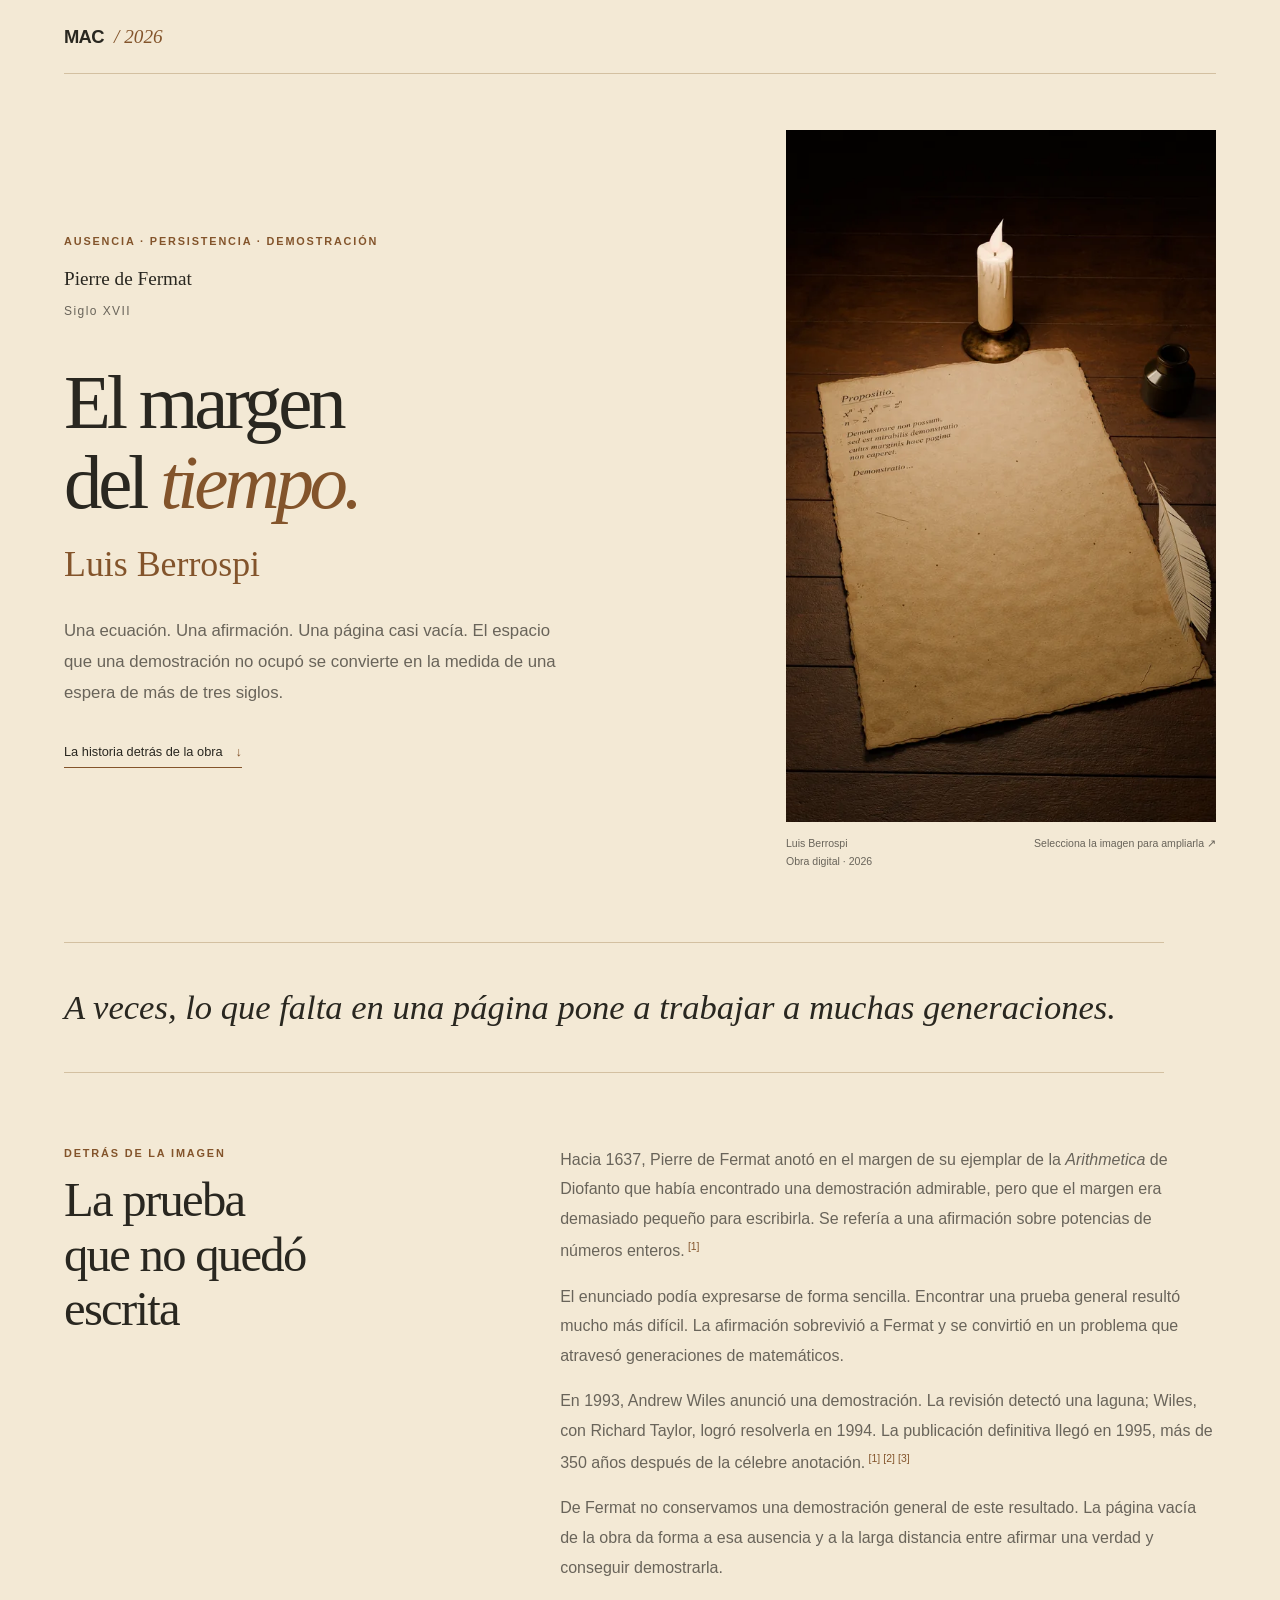
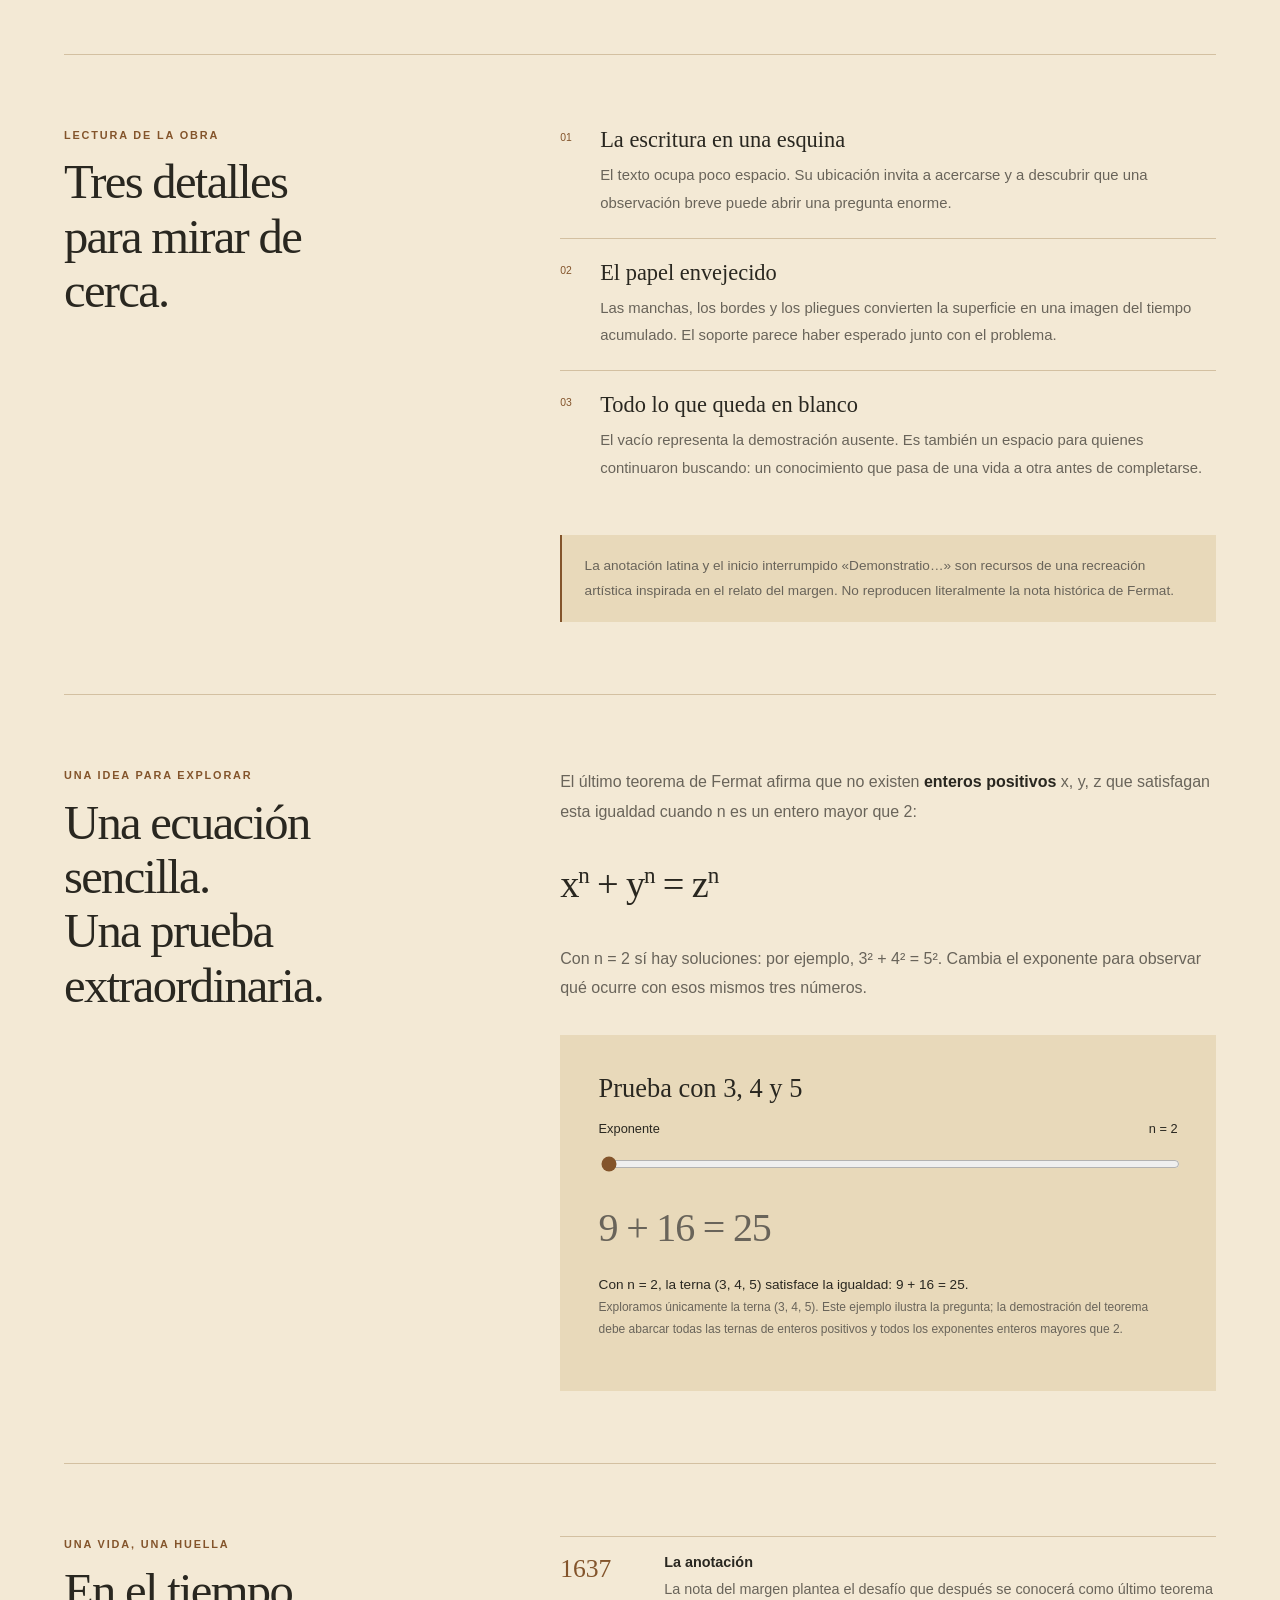
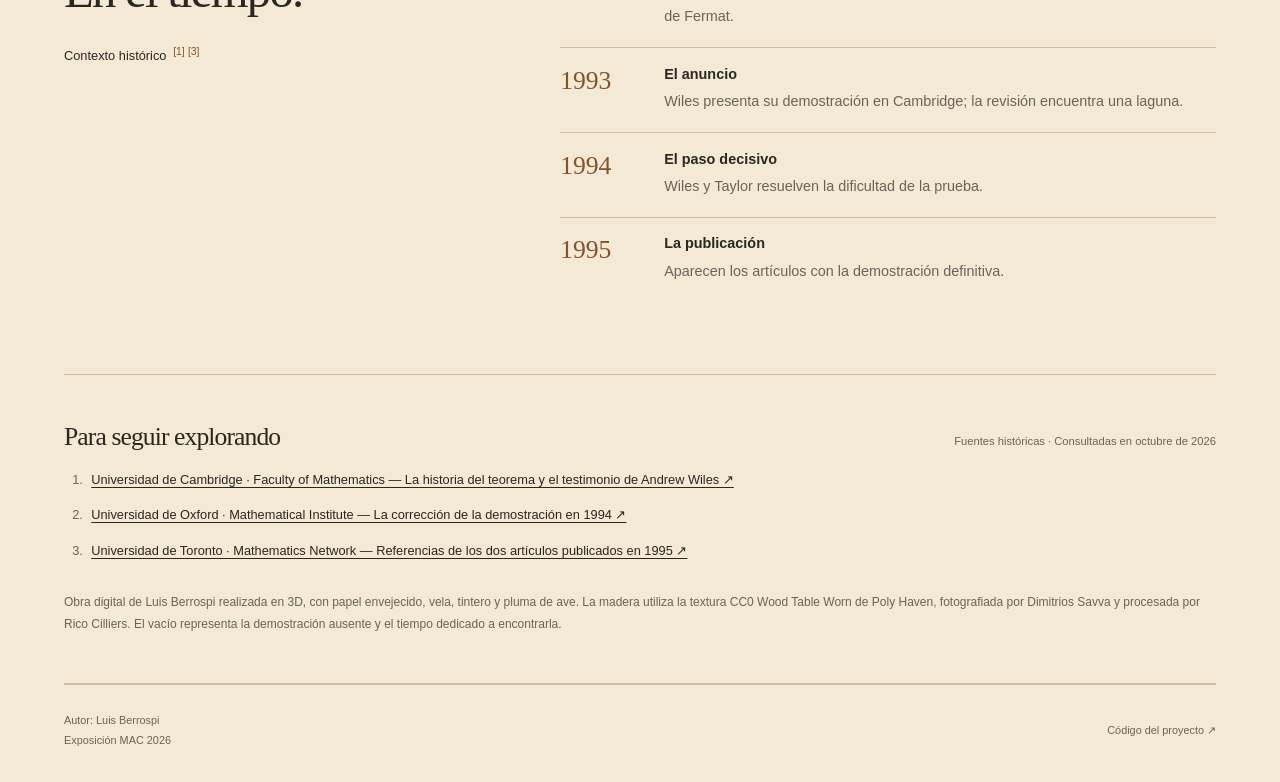
==== commit 221160f5: "Update Fermat artwork with candle and unfinished manuscript" ====
--- a/fermat/index.html
+++ b/fermat/index.html
@@ -19,13 +19,13 @@
 <script src="../assets/site.js" defer></script>
 </head><body data-theme="fermat"><a class="skip" href="#contenido">Saltar al contenido</a>
 <div class="shell"><header class="site-header"><span class="brand"><strong>MAC</strong><span>/ 2026</span></span></header></div><main id="contenido" class="shell"><section class="hero" aria-labelledby="titulo"><div class="hero-copy"><p class="eyebrow">Ausencia · Persistencia · Demostración</p><p class="person">Pierre de Fermat</p><p class="life-dates">Siglo XVII</p><h1 id="titulo">El margen<br>del <em>tiempo.</em></h1><p class="author-subtitle" aria-label="Autor de la obra: Luis Berrospi">Luis Berrospi</p><p class="lede">Una ecuación. Una afirmación. Una página casi vacía. El espacio que una demostración no ocupó se convierte en la medida de una espera de más de tres siglos.</p><a class="text-link" href="#historia">La historia detrás de la obra <span aria-hidden="true">↓</span></a></div>
-    <figure class="hero-art"><a class="artwork-link" href="../assets/images/fermat.webp" data-artwork aria-label="Ampliar la obra: El margen del tiempo"><img src="../assets/images/fermat.webp" srcset="../assets/images/fermat-600.webp 600w, ../assets/images/fermat.webp 1600w" sizes="(max-width: 640px) calc(100vw - 40px), (max-width: 900px) 43vw, 430px" width="1600" height="2574" fetchpriority="high" alt="Una hoja de papel envejecido con una ecuación y una anotación en latín en la esquina superior izquierda; casi toda la página permanece vacía."></a><figcaption><span>Luis Berrospi<br>Obra digital · 2026</span><span>Selecciona la imagen para ampliarla ↗</span></figcaption></figure></section>
+    <figure class="hero-art"><a class="artwork-link" href="../assets/images/fermat.webp" data-artwork aria-label="Ampliar la obra: El margen del tiempo"><img src="../assets/images/fermat.webp" srcset="../assets/images/fermat-600.webp 600w, ../assets/images/fermat.webp 1600w" sizes="(max-width: 640px) calc(100vw - 40px), (max-width: 900px) 43vw, 430px" width="1600" height="2574" fetchpriority="high" alt="Un manuscrito envejecido sobre madera oscura, junto a una vela encendida, un tintero y una pluma de ave. En la esquina superior izquierda, una ecuación y una demostración apenas iniciada dejan casi toda la hoja vacía."></a><figcaption><span>Luis Berrospi<br>Obra digital · 2026</span><span>Selecciona la imagen para ampliarla ↗</span></figcaption></figure></section>
     <p class="quote-band">A veces, lo que falta en una página pone a trabajar a muchas generaciones.</p>
     <section class="reading-section" id="historia" aria-labelledby="historia-titulo"><div class="section-title"><p class="eyebrow">Detrás de la imagen</p><h2 id="historia-titulo">La prueba<br>que no quedó escrita</h2></div><div class="prose"><p>Hacia 1637, Pierre de Fermat anotó en el margen de su ejemplar de la <em>Arithmetica</em> de Diofanto que había encontrado una demostración admirable, pero que el margen era demasiado pequeño para escribirla. Se refería a una afirmación sobre potencias de números enteros.<sup><a class="source-ref" href="#fuente-1" aria-label="Consultar fuente 1">[1]</a></sup></p>
         <p>El enunciado podía expresarse de forma sencilla. Encontrar una prueba general resultó mucho más difícil. La afirmación sobrevivió a Fermat y se convirtió en un problema que atravesó generaciones de matemáticos.</p>
         <p>En 1993, Andrew Wiles anunció una demostración. La revisión detectó una laguna; Wiles, con Richard Taylor, logró resolverla en 1994. La publicación definitiva llegó en 1995, más de 350 años después de la célebre anotación.<sup><a class="source-ref" href="#fuente-1" aria-label="Consultar fuente 1">[1]</a></sup><sup><a class="source-ref" href="#fuente-2" aria-label="Consultar fuente 2">[2]</a></sup><sup><a class="source-ref" href="#fuente-3" aria-label="Consultar fuente 3">[3]</a></sup></p>
         <p>De Fermat no conservamos una demostración general de este resultado. La página vacía de la obra da forma a esa ausencia y a la larga distancia entre afirmar una verdad y conseguir demostrarla.</p></div></section>
-    <section class="reading-section" aria-labelledby="simbolos-titulo"><div class="section-title"><p class="eyebrow">Lectura de la obra</p><h2 id="simbolos-titulo">Tres detalles<br>para mirar de cerca.</h2></div><div class="prose"><ol class="detail-list"><li><h3>La escritura en una esquina</h3><p>El texto ocupa poco espacio. Su ubicación invita a acercarse y a descubrir que una observación breve puede abrir una pregunta enorme.</p></li><li><h3>El papel envejecido</h3><p>Las manchas, los bordes y los pliegues convierten la superficie en una imagen del tiempo acumulado. El soporte parece haber esperado junto con el problema.</p></li><li><h3>Todo lo que queda en blanco</h3><p>El vacío representa la demostración ausente. Es también un espacio para quienes continuaron buscando: un conocimiento que pasa de una vida a otra antes de completarse.</p></li></ol><p class="aside-note">La anotación latina de la imagen es una recreación artística inspirada en el relato del margen. No reproduce literalmente la nota histórica de Fermat.</p></div></section><section class="reading-section" aria-labelledby="teorema-titulo">
+    <section class="reading-section" aria-labelledby="simbolos-titulo"><div class="section-title"><p class="eyebrow">Lectura de la obra</p><h2 id="simbolos-titulo">Tres detalles<br>para mirar de cerca.</h2></div><div class="prose"><ol class="detail-list"><li><h3>La escritura en una esquina</h3><p>El texto ocupa poco espacio. Su ubicación invita a acercarse y a descubrir que una observación breve puede abrir una pregunta enorme.</p></li><li><h3>El papel envejecido</h3><p>Las manchas, los bordes y los pliegues convierten la superficie en una imagen del tiempo acumulado. El soporte parece haber esperado junto con el problema.</p></li><li><h3>Todo lo que queda en blanco</h3><p>El vacío representa la demostración ausente. Es también un espacio para quienes continuaron buscando: un conocimiento que pasa de una vida a otra antes de completarse.</p></li></ol><p class="aside-note">La anotación latina y el inicio interrumpido «Demonstratio…» son recursos de una recreación artística inspirada en el relato del margen. No reproducen literalmente la nota histórica de Fermat.</p></div></section><section class="reading-section" aria-labelledby="teorema-titulo">
           <div class="section-title"><p class="eyebrow">Una idea para explorar</p><h2 id="teorema-titulo">Una ecuación sencilla.<br>Una prueba extraordinaria.</h2></div>
           <div class="prose"><p>El último teorema de Fermat afirma que no existen <strong>enteros positivos</strong> x, y, z que satisfagan esta igualdad cuando n es un entero mayor que 2:</p>
           <div class="equation" aria-label="x elevado a n más y elevado a n es igual a z elevado a n">x<sup>n</sup> + y<sup>n</sup> = z<sup>n</sup></div>
@@ -36,5 +36,5 @@
             <div aria-live="polite" aria-atomic="true"><p class="equation" data-result>9 + 16 = 25</p><p data-result-note>Con n = 2, la terna (3, 4, 5) satisface la igualdad: 9 + 16 = 25.</p></div>
             <p class="experiment-note" id="experimento-nota">Exploramos únicamente la terna (3, 4, 5). Este ejemplo ilustra la pregunta; la demostración del teorema debe abarcar todas las ternas de enteros positivos y todos los exponentes enteros mayores que 2.</p>
             <noscript><p>Activa JavaScript para mover el exponente. El ejemplo inicial muestra 3² + 4² = 5².</p></noscript>
-          </div></div></section><section class="reading-section" aria-labelledby="tiempo-titulo"><div class="section-title"><p class="eyebrow">Una vida, una huella</p><h2 id="tiempo-titulo">En el tiempo.</h2><p class="small-link">Contexto histórico <sup><a class="source-ref" href="#fuente-1" aria-label="Consultar fuente 1">[1]</a></sup><sup><a class="source-ref" href="#fuente-3" aria-label="Consultar fuente 3">[3]</a></sup></p></div><ol class="timeline prose"><li><time datetime="1637">1637</time><div><h3>La anotación</h3><p>La nota del margen plantea el desafío que después se conocerá como último teorema de Fermat.</p></div></li><li><time datetime="1993">1993</time><div><h3>El anuncio</h3><p>Wiles presenta su demostración en Cambridge; la revisión encuentra una laguna.</p></div></li><li><time datetime="1994">1994</time><div><h3>El paso decisivo</h3><p>Wiles y Taylor resuelven la dificultad de la prueba.</p></div></li><li><time datetime="1995">1995</time><div><h3>La publicación</h3><p>Aparecen los artículos con la demostración definitiva.</p></div></li></ol></section><section class="sources" aria-labelledby="fuentes-titulo"><div class="sources-heading"><h2 id="fuentes-titulo">Para seguir explorando</h2><p>Fuentes históricas · Consultadas en octubre de 2026</p></div><ol><li id="fuente-1"><a href="https://www.maths.cam.ac.uk/features/fermats-last-theorem-history-new-mathematics">Universidad de Cambridge · Faculty of Mathematics — La historia del teorema y el testimonio de Andrew Wiles ↗</a></li><li id="fuente-2"><a href="https://www.maths.ox.ac.uk/node/12982">Universidad de Oxford · Mathematical Institute — La corrección de la demostración en 1994 ↗</a></li><li id="fuente-3"><a href="https://www.math.toronto.edu/mathnet/plain/questionCorner/fermatstatus.html">Universidad de Toronto · Mathematics Network — Referencias de los dos artículos publicados en 1995 ↗</a></li></ol><p class="credit">Obra digital realizada en 3D con papel, deterioro y escritura recreados para la composición. La obra toma el vacío como una imagen de la demostración ausente y del tiempo dedicado a encontrarla.</p></section></main>
-    <dialog class="art-dialog" aria-labelledby="obra-ampliada"><button type="button" aria-label="Cerrar imagen ampliada">Cerrar ×</button><img src="../assets/images/fermat.webp" alt="Una hoja de papel envejecido con una ecuación y una anotación en latín en la esquina superior izquierda; casi toda la página permanece vacía." loading="lazy" width="1600" height="2574"><p id="obra-ampliada">El margen del tiempo · Pierre de Fermat</p></dialog><div class="shell"><footer class="site-footer"><span>Autor: Luis Berrospi<br>Exposición MAC 2026</span><div class="footer-links"><a href="https://github.com/lender512/mac-2026-obras">Código del proyecto ↗</a></div></footer></div></body></html>
+          </div></div></section><section class="reading-section" aria-labelledby="tiempo-titulo"><div class="section-title"><p class="eyebrow">Una vida, una huella</p><h2 id="tiempo-titulo">En el tiempo.</h2><p class="small-link">Contexto histórico <sup><a class="source-ref" href="#fuente-1" aria-label="Consultar fuente 1">[1]</a></sup><sup><a class="source-ref" href="#fuente-3" aria-label="Consultar fuente 3">[3]</a></sup></p></div><ol class="timeline prose"><li><time datetime="1637">1637</time><div><h3>La anotación</h3><p>La nota del margen plantea el desafío que después se conocerá como último teorema de Fermat.</p></div></li><li><time datetime="1993">1993</time><div><h3>El anuncio</h3><p>Wiles presenta su demostración en Cambridge; la revisión encuentra una laguna.</p></div></li><li><time datetime="1994">1994</time><div><h3>El paso decisivo</h3><p>Wiles y Taylor resuelven la dificultad de la prueba.</p></div></li><li><time datetime="1995">1995</time><div><h3>La publicación</h3><p>Aparecen los artículos con la demostración definitiva.</p></div></li></ol></section><section class="sources" aria-labelledby="fuentes-titulo"><div class="sources-heading"><h2 id="fuentes-titulo">Para seguir explorando</h2><p>Fuentes históricas · Consultadas en octubre de 2026</p></div><ol><li id="fuente-1"><a href="https://www.maths.cam.ac.uk/features/fermats-last-theorem-history-new-mathematics">Universidad de Cambridge · Faculty of Mathematics — La historia del teorema y el testimonio de Andrew Wiles ↗</a></li><li id="fuente-2"><a href="https://www.maths.ox.ac.uk/node/12982">Universidad de Oxford · Mathematical Institute — La corrección de la demostración en 1994 ↗</a></li><li id="fuente-3"><a href="https://www.math.toronto.edu/mathnet/plain/questionCorner/fermatstatus.html">Universidad de Toronto · Mathematics Network — Referencias de los dos artículos publicados en 1995 ↗</a></li></ol><p class="credit">Obra digital de Luis Berrospi realizada en 3D, con papel envejecido, vela, tintero y pluma de ave. La madera utiliza la textura CC0 Wood Table Worn de Poly Haven, fotografiada por Dimitrios Savva y procesada por Rico Cilliers. El vacío representa la demostración ausente y el tiempo dedicado a encontrarla.</p></section></main>
+    <dialog class="art-dialog" aria-labelledby="obra-ampliada"><button type="button" aria-label="Cerrar imagen ampliada">Cerrar ×</button><img src="../assets/images/fermat.webp" alt="Un manuscrito envejecido sobre madera oscura, junto a una vela encendida, un tintero y una pluma de ave. En la esquina superior izquierda, una ecuación y una demostración apenas iniciada dejan casi toda la hoja vacía." loading="lazy" width="1600" height="2574"><p id="obra-ampliada">El margen del tiempo · Pierre de Fermat</p></dialog><div class="shell"><footer class="site-footer"><span>Autor: Luis Berrospi<br>Exposición MAC 2026</span><div class="footer-links"><a href="https://github.com/lender512/mac-2026-obras">Código del proyecto ↗</a></div></footer></div></body></html>
